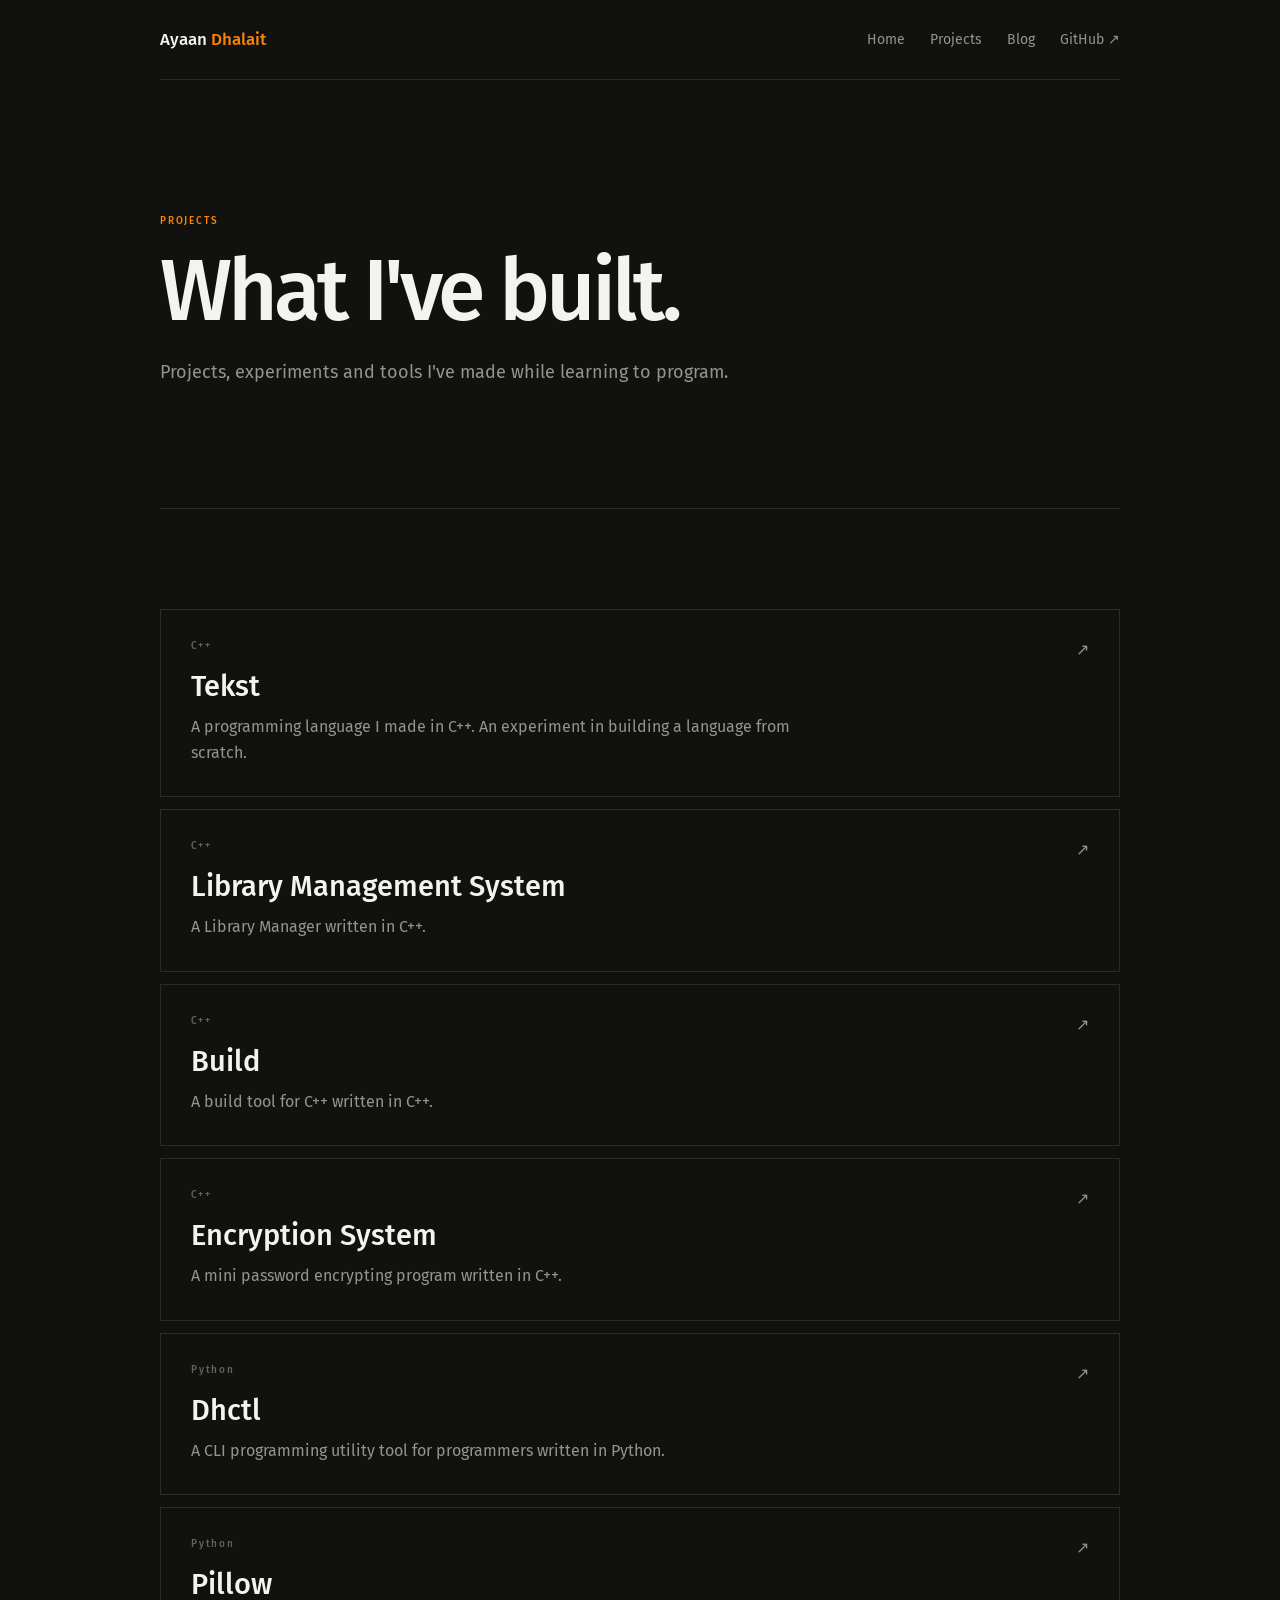
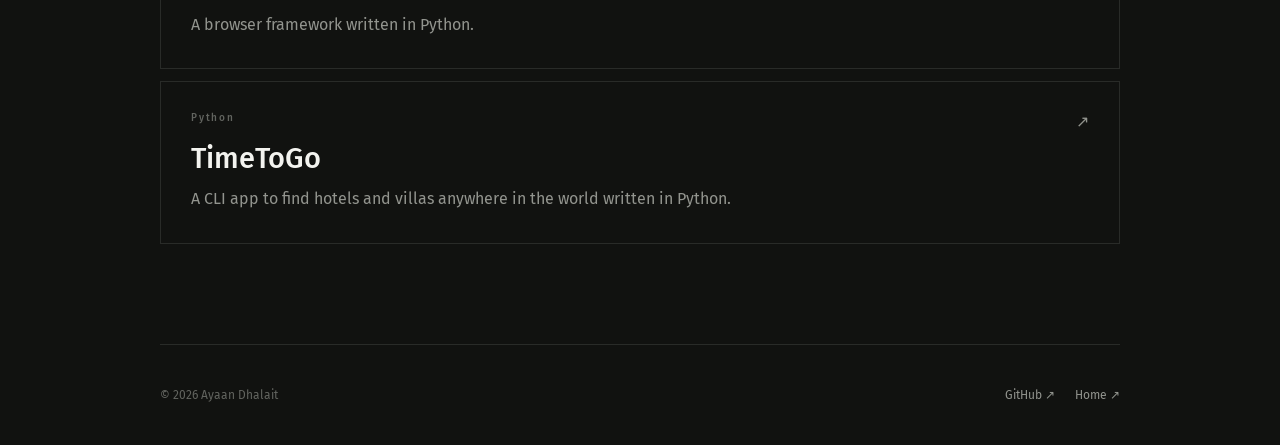
==== projects/index.html @ 5a0cded9 "Add files via upload" ====
<!DOCTYPE html>
<html lang="en">
<head>
    <meta charset="UTF-8">
    <meta name="viewport" content="width=device-width, initial-scale=1.0">
    <title>Projects — Ayaan Dhalait</title>
    <link rel="stylesheet" href="/styles.css">
</head>
<body>
    <main>
        <header>
            <a href="/" class="name">Ayaan <span>Dhalait</span></a>
            <nav><a href="/">Home</a><a href="/projects/">Projects</a><a href="/blog/">Blog</a><a href="https://github.com/ayaandh" target="_blank">GitHub ↗</a></nav>
        </header>

        <section class="hero small-hero">
            <p class="eyebrow">PROJECTS</p>
            <h1>What I've built.</h1>
            <p class="intro">Projects, experiments and tools I've made while learning to program.</p>
        </section>

        <section>
            <div class="projects">
                <a class="project" href="https://github.com/ayaandh/Tekst" target="_blank"><div><p class="type">C++</p><h3>Tekst</h3><p>A programming language I made in C++. An experiment in building a language from scratch.</p></div><span class="arrow">↗</span></a>
                <a class="project" href="https://github.com/ayaandh/Library-Mangement-System" target="_blank"><div><p class="type">C++</p><h3>Library Management System</h3><p>A Library Manager written in C++.</p></div><span class="arrow">↗</span></a>
                <a class="project" href="https://github.com/ayaandh/Build" target="_blank"><div><p class="type">C++</p><h3>Build</h3><p>A build tool for C++ written in C++.</p></div><span class="arrow">↗</span></a>
                <a class="project" href="https://github.com/ayaandh/EncryptionSystem" target="_blank"><div><p class="type">C++</p><h3>Encryption System</h3><p>A mini password encrypting program written in C++.</p></div><span class="arrow">↗</span></a>
                <a class="project" href="https://github.com/ayaandh/dhctl-source-code" target="_blank"><div><p class="type">Python</p><h3>Dhctl</h3><p>A CLI programming utility tool for programmers written in Python.</p></div><span class="arrow">↗</span></a>
                <a class="project" href="https://github.com/ayaandh/Pillow" target="_blank"><div><p class="type">Python</p><h3>Pillow</h3><p>A browser framework written in Python.</p></div><span class="arrow">↗</span></a>
                <a class="project" href="https://timetogo.ayaan.is-a.dev" target="_blank"><div><p class="type">Python</p><h3>TimeToGo</h3><p>A CLI app to find hotels and villas anywhere in the world written in Python.</p></div><span class="arrow">↗</span></a>
            </div>
        </section>

        <footer><span>© 2026 Ayaan Dhalait</span><div><a href="https://github.com/ayaandh">GitHub ↗</a><a href="/">Home ↗</a></div></footer>
    </main>
</body>
</html>
---- styles.css ----
@import url('https://fonts.googleapis.com/css2?family=Fira+Sans:wght@400;500;600&display=swap');

:root {
    --bg: #111210;
    --text: #f3f3ef;
    --muted: #92948e;
    --dim: #62645f;
    --border: #292b28;
    --hover: #171916;
    --orange: #fc8403;
}

* {
    box-sizing: border-box;
}

html {
    scroll-behavior: smooth;
}

body {
    margin: 0;
    background: var(--bg);
    color: var(--text);
    font-family: "Fira Sans", sans-serif;
}

main {
    width: min(960px, calc(100% - 40px));
    margin: auto;
}

a {
    color: inherit;
    text-decoration: none;
}

header {
    height: 80px;
    display: flex;
    align-items: center;
    justify-content: space-between;
    border-bottom: 1px solid var(--border);
}

.name {
    font-size: 17px;
    font-weight: 500;
}

.name span,
.eyebrow,
.type,
.section-title span {
    color: var(--orange);
}

nav {
    display: flex;
    gap: 25px;
}

nav a {
    color: var(--muted);
    font-size: 14px;
}

nav a:hover,
footer a:hover,
.links a:hover,
.more:hover {
    color: var(--text);
}

.hero {
    padding: 155px 0 160px;
    border-bottom: 1px solid var(--border);
}

.small-hero {
    padding: 125px 0 120px;
}

.eyebrow,
.type,
.section-title span {
    font-size: 10px;
    font-weight: 500;
    letter-spacing: 1.8px;
}

.hero h1 {
    margin: 22px 0;
    font-size: clamp(50px, 8vw, 86px);
    line-height: 1;
    font-weight: 500;
    letter-spacing: -4px;
}

.intro {
    max-width: 610px;
    margin: 0;
    color: var(--muted);
    font-size: 18px;
    line-height: 1.7;
}

.links {
    display: flex;
    gap: 28px;
    margin-top: 38px;
}

.links a,
.more {
    font-size: 13px;
    color: var(--muted);
    border-bottom: 1px solid var(--border);
    padding-bottom: 6px;
}

.links span {
    margin-left: 7px;
}

section:not(.hero) {
    padding: 100px 0;
    border-bottom: 1px solid var(--border);
}

.section-title {
    display: flex;
    align-items: baseline;
    gap: 20px;
    margin-bottom: 35px;
}

.section-title h2 {
    margin: 0;
    font-size: 28px;
    font-weight: 500;
}

.about {
    max-width: 700px;
}

.about p,
.now > p {
    margin: 0 0 18px;
    color: var(--muted);
    font-size: 18px;
    line-height: 1.8;
}

.projects {
    display: grid;
    gap: 12px;
}

.project {
    position: relative;
    display: block;
    padding: 30px;
    border: 1px solid var(--border);
    transition: background .2s ease, border-color .2s ease, transform .2s ease;
}

.project:hover {
    background: var(--hover);
    border-color: #383b36;
    transform: translateY(-2px);
}

.type {
    margin: 0 0 17px;
    color: var(--dim);
}

.project h3,
.post h3 {
    margin: 0 0 10px;
    font-size: 29px;
    font-weight: 500;
}

.project div > p:last-child,
.post div > p:last-child {
    max-width: 650px;
    margin: 0;
    color: var(--muted);
    line-height: 1.65;
}

.arrow {
    position: absolute;
    top: 30px;
    right: 30px;
    color: var(--muted);
}

.more {
    display: inline-block;
    margin-top: 25px;
}

.contact-title {
    margin: 0 0 25px;
    font-size: clamp(44px, 7vw, 70px);
    font-weight: 500;
    letter-spacing: -3px;
}

.contact > a {
    color: var(--muted);
    font-size: 14px;
    border-bottom: 1px solid var(--border);
    padding-bottom: 6px;
}

.post-list {
    border-top: 1px solid var(--border);
}

.post {
    display: grid;
    grid-template-columns: 55px 1fr;
    gap: 10px;
    padding: 30px 0;
    border-bottom: 1px solid var(--border);
}

.post > span {
    color: var(--orange);
    font-size: 11px;
}

.post .type {
    margin-top: 0;
}

footer {
    min-height: 100px;
    display: flex;
    align-items: center;
    justify-content: space-between;
    color: var(--dim);
    font-size: 12px;
}

footer div {
    display: flex;
    gap: 20px;
}

footer a {
    color: var(--muted);
}

@media (max-width: 600px) {
    main {
        width: calc(100% - 28px);
    }

    header {
        height: 72px;
    }

    nav {
        gap: 14px;
    }

    nav a:nth-child(4) {
        display: none;
    }

    .hero {
        padding: 110px 0 115px;
    }

    .small-hero {
        padding: 100px 0;
    }

    .hero h1 {
        font-size: 52px;
        letter-spacing: -3px;
    }

    .intro,
    .about p,
    .now > p {
        font-size: 16px;
    }

    .links {
        flex-direction: column;
        align-items: flex-start;
        gap: 18px;
    }

    section:not(.hero) {
        padding: 75px 0;
    }

    .project {
        padding: 25px;
    }

    .project h3,
    .post h3 {
        font-size: 25px;
    }

    footer {
        align-items: flex-start;
        flex-direction: column;
        justify-content: center;
        gap: 15px;
    }
}

main > h1,
main > p {
    width: 100%;
    max-width: 680px;
    margin-left: auto;
    margin-right: auto;
}

main > h1 {
    margin-top: 110px;
    margin-bottom: 45px;
    font-size: clamp(48px, 7vw, 76px);
    line-height: 1.02;
    font-weight: 500;
    letter-spacing: -3px;
}

main > p {
    margin-top: 0;
    margin-bottom: 28px;
    color: var(--muted);
    font-size: 18px;
    line-height: 1.8;
}

main > p:first-of-type {
    color: #c1c2bc;
}

main > p:last-of-type {
    margin-bottom: 110px;
}

@media (max-width: 600px) {
    main > h1,
    main > p {
        max-width: 100%;
    }

    main > h1 {
        margin-top: 75px;
        margin-bottom: 35px;
        font-size: 48px;
        letter-spacing: -2.5px;
    }

    main > p {
        font-size: 16px;
        line-height: 1.8;
    }

    main > p:last-of-type {
        margin-bottom: 75px;
    }
}
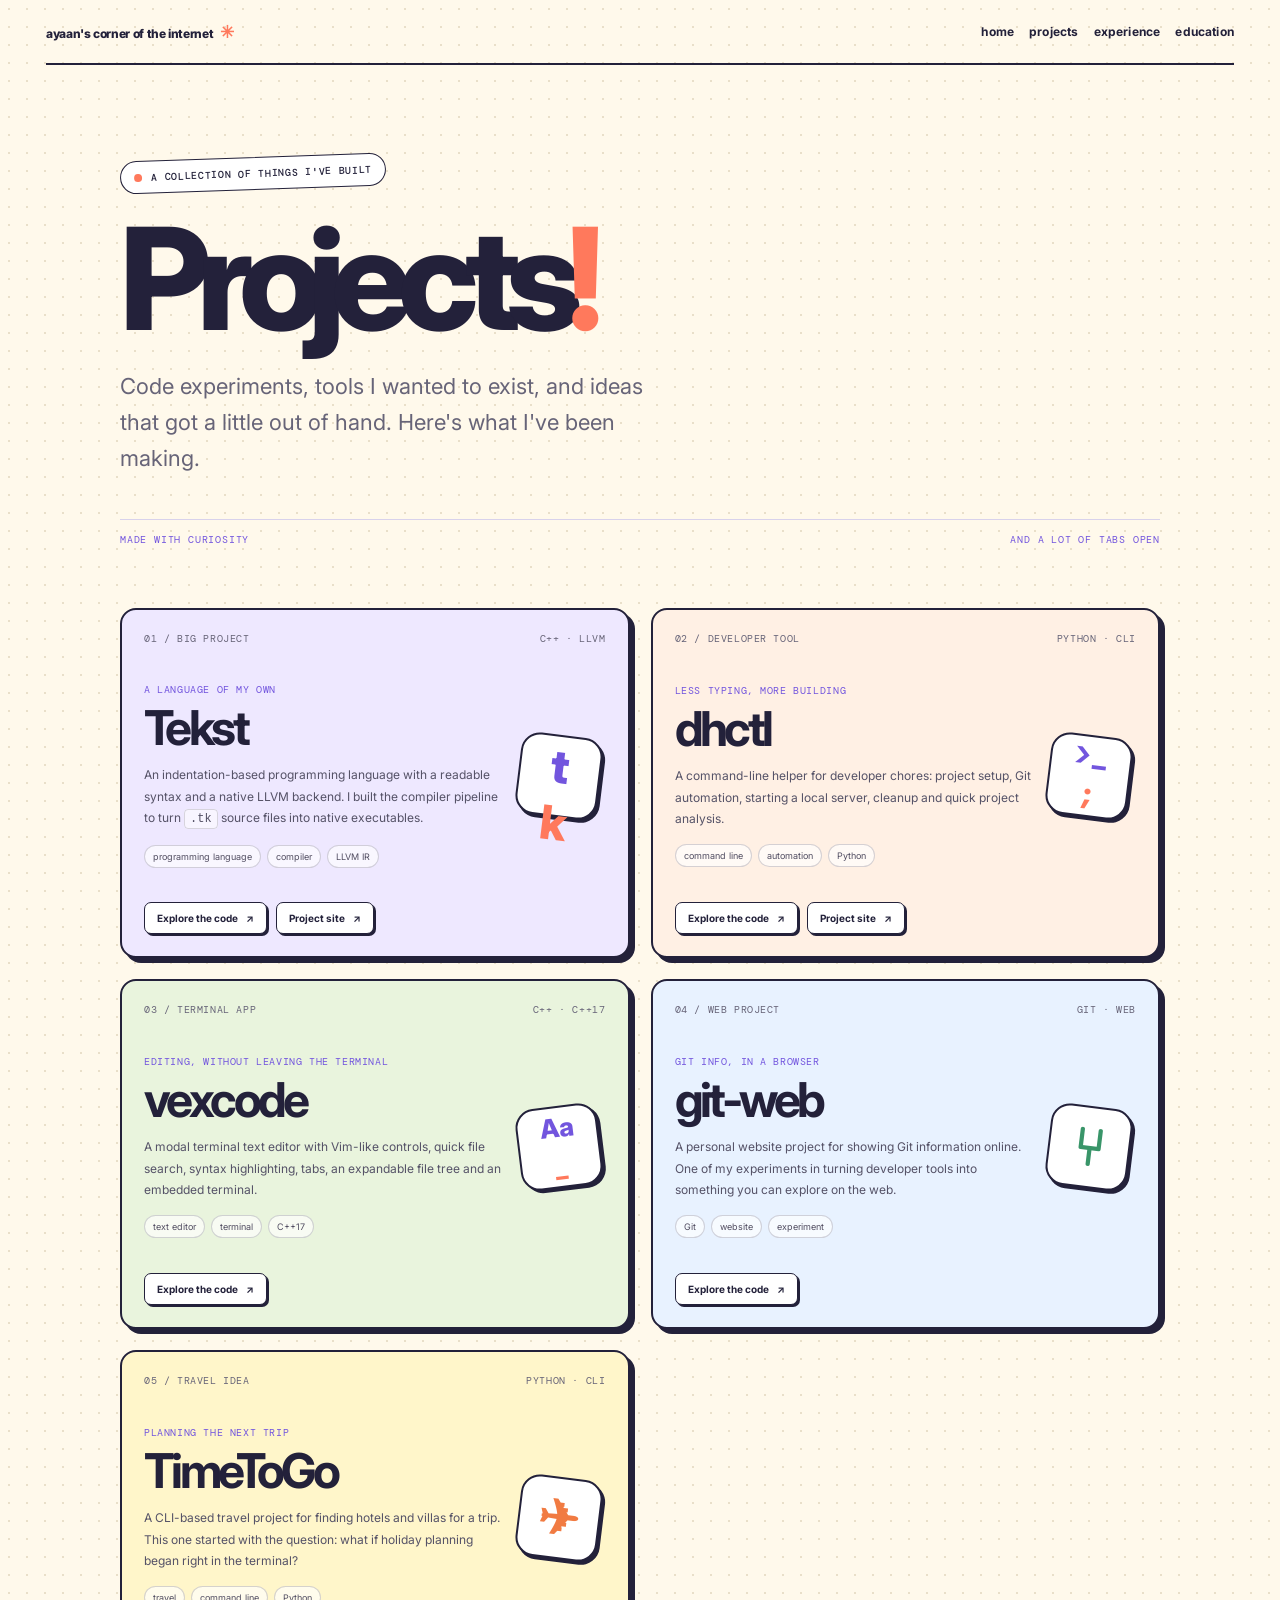
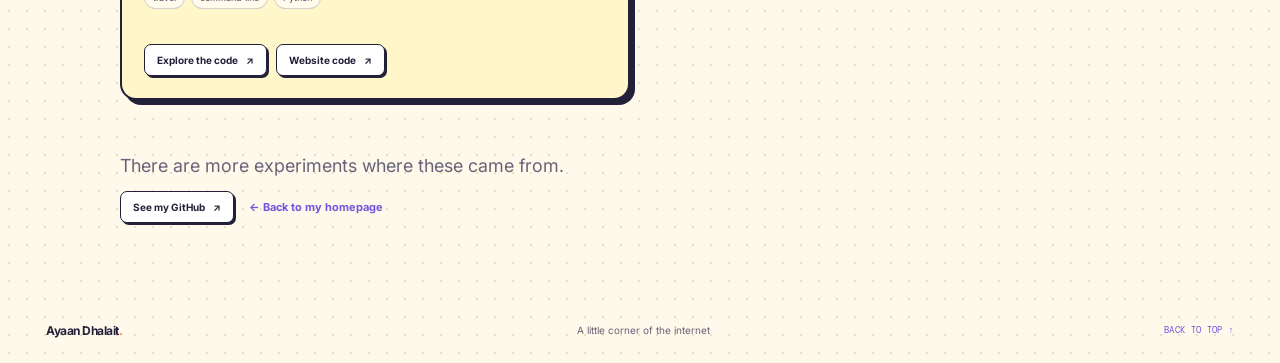
==== commit f3393fb8: "added new version" ====
--- a/projects/index.html
+++ b/projects/index.html
@@ -1,37 +1,126 @@
 <!DOCTYPE html>
 <html lang="en">
 <head>
-    <meta charset="UTF-8">
-    <meta name="viewport" content="width=device-width, initial-scale=1.0">
-    <title>Projects — Ayaan Dhalait</title>
-    <link rel="stylesheet" href="/styles.css">
+  <meta charset="UTF-8">
+  <meta name="viewport" content="width=device-width, initial-scale=1">
+  <meta name="description" content="Ayaan's projects: programming languages, developer tools, terminal apps and experiments.">
+  <title>Projects — Ayaan Dhalait</title>
+  <link rel="stylesheet" href="../style.css">
+  <link rel="stylesheet" href="projects-page.css">
 </head>
 <body>
-    <main>
-        <header>
-            <a href="/" class="name">Ayaan <span>Dhalait</span></a>
-            <nav><a href="/">Home</a><a href="/projects/">Projects</a><a href="/blog/">Blog</a><a href="https://github.com/ayaandh" target="_blank">GitHub ↗</a></nav>
-        </header>
+  <header class="masthead" id="top">
+    <a class="place" href="../index.html">ayaan's corner of the internet <span aria-hidden="true">✳</span></a>
+    <div class="top-right">
+      <nav class="site-nav" aria-label="Main navigation">
+        <a href="../index.html">home</a>
+        <a href="#projects">projects</a>
+        <a href="../index.html#experience">experience</a>
+        <a href="../index.html#education">education</a>
+      </nav>
+    </div>
+  </header>
 
-        <section class="hero small-hero">
-            <p class="eyebrow">PROJECTS</p>
-            <h1>What I've built.</h1>
-            <p class="intro">Projects, experiments and tools I've made while learning to program.</p>
-        </section>
+  <main class="projects-page">
+    <section class="projects-intro">
+      <p class="hero-kicker"><span class="blue-mark"></span> A COLLECTION OF THINGS I'VE BUILT</p>
+      <h1>Projects<span>!</span></h1>
+      <p class="projects-lede">Code experiments, tools I wanted to exist, and ideas that got a little out of hand. Here's what I've been making.</p>
+      <div class="projects-meta"><span>MADE WITH CURIOSITY</span><span>AND A LOT OF TABS OPEN</span></div>
+    </section>
 
-        <section>
-            <div class="projects">
-                <a class="project" href="https://github.com/ayaandh/Tekst" target="_blank"><div><p class="type">C++</p><h3>Tekst</h3><p>A programming language I made in C++. An experiment in building a language from scratch.</p></div><span class="arrow">↗</span></a>
-                <a class="project" href="https://github.com/ayaandh/Library-Mangement-System" target="_blank"><div><p class="type">C++</p><h3>Library Management System</h3><p>A Library Manager written in C++.</p></div><span class="arrow">↗</span></a>
-                <a class="project" href="https://github.com/ayaandh/Build" target="_blank"><div><p class="type">C++</p><h3>Build</h3><p>A build tool for C++ written in C++.</p></div><span class="arrow">↗</span></a>
-                <a class="project" href="https://github.com/ayaandh/EncryptionSystem" target="_blank"><div><p class="type">C++</p><h3>Encryption System</h3><p>A mini password encrypting program written in C++.</p></div><span class="arrow">↗</span></a>
-                <a class="project" href="https://github.com/ayaandh/dhctl-source-code" target="_blank"><div><p class="type">Python</p><h3>Dhctl</h3><p>A CLI programming utility tool for programmers written in Python.</p></div><span class="arrow">↗</span></a>
-                <a class="project" href="https://github.com/ayaandh/Pillow" target="_blank"><div><p class="type">Python</p><h3>Pillow</h3><p>A browser framework written in Python.</p></div><span class="arrow">↗</span></a>
-                <a class="project" href="https://timetogo.ayaan.is-a.dev" target="_blank"><div><p class="type">Python</p><h3>TimeToGo</h3><p>A CLI app to find hotels and villas anywhere in the world written in Python.</p></div><span class="arrow">↗</span></a>
-            </div>
-        </section>
+    <section class="projects-list" id="projects" aria-label="Project list">
+      <article class="portfolio-project project-purple">
+        <div class="portfolio-project-top"><span>01 / BIG PROJECT</span><span>C++ · LLVM</span></div>
+        <div class="portfolio-project-content">
+          <div>
+            <p class="project-kicker">A language of my own</p>
+            <h2>Tekst</h2>
+            <p>An indentation-based programming language with a readable syntax and a native LLVM backend. I built the compiler pipeline to turn <code>.tk</code> source files into native executables.</p>
+            <div class="project-tags"><span>programming language</span><span>compiler</span><span>LLVM IR</span></div>
+          </div>
+          <div class="project-doodle" aria-hidden="true">t<span>k</span></div>
+        </div>
+        <div class="project-actions">
+          <a href="https://github.com/ayaandh/Tekst" target="_blank" rel="noreferrer">Explore the code <span aria-hidden="true">↗</span></a>
+          <a href="https://tekst.ayaan.is-a.dev" target="_blank" rel="noreferrer">Project site <span aria-hidden="true">↗</span></a>
+        </div>
+      </article>
 
-        <footer><span>© 2026 Ayaan Dhalait</span><div><a href="https://github.com/ayaandh">GitHub ↗</a><a href="/">Home ↗</a></div></footer>
-    </main>
+      <article class="portfolio-project project-orange">
+        <div class="portfolio-project-top"><span>02 / DEVELOPER TOOL</span><span>PYTHON · CLI</span></div>
+        <div class="portfolio-project-content">
+          <div>
+            <p class="project-kicker">Less typing, more building</p>
+            <h2>dhctl</h2>
+            <p>A command-line helper for developer chores: project setup, Git automation, starting a local server, cleanup and quick project analysis.</p>
+            <div class="project-tags"><span>command line</span><span>automation</span><span>Python</span></div>
+          </div>
+          <div class="project-doodle terminal-doodle" aria-hidden="true">&gt;_<span>;</span></div>
+        </div>
+        <div class="project-actions">
+          <a href="https://github.com/ayaandh/dhctl-source-code" target="_blank" rel="noreferrer">Explore the code <span aria-hidden="true">↗</span></a>
+          <a href="https://ayaandhalait.github.io/dhctl" target="_blank" rel="noreferrer">Project site <span aria-hidden="true">↗</span></a>
+        </div>
+      </article>
+
+      <article class="portfolio-project project-green">
+        <div class="portfolio-project-top"><span>03 / TERMINAL APP</span><span>C++ · C++17</span></div>
+        <div class="portfolio-project-content">
+          <div>
+            <p class="project-kicker">Editing, without leaving the terminal</p>
+            <h2>vexcode</h2>
+            <p>A modal terminal text editor with Vim-like controls, quick file search, syntax highlighting, tabs, an expandable file tree and an embedded terminal.</p>
+            <div class="project-tags"><span>text editor</span><span>terminal</span><span>C++17</span></div>
+          </div>
+          <div class="project-doodle editor-doodle" aria-hidden="true">Aa<span>_</span></div>
+        </div>
+        <div class="project-actions">
+          <a href="https://github.com/ayaandh/vexcode" target="_blank" rel="noreferrer">Explore the code <span aria-hidden="true">↗</span></a>
+        </div>
+      </article>
+
+      <article class="portfolio-project project-blue">
+        <div class="portfolio-project-top"><span>04 / WEB PROJECT</span><span>GIT · WEB</span></div>
+        <div class="portfolio-project-content">
+          <div>
+            <p class="project-kicker">Git info, in a browser</p>
+            <h2>git-web</h2>
+            <p>A personal website project for showing Git information online. One of my experiments in turning developer tools into something you can explore on the web.</p>
+            <div class="project-tags"><span>Git</span><span>website</span><span>experiment</span></div>
+          </div>
+          <div class="project-doodle git-doodle" aria-hidden="true">⑂</div>
+        </div>
+        <div class="project-actions">
+          <a href="https://github.com/ayaandh/git-web" target="_blank" rel="noreferrer">Explore the code <span aria-hidden="true">↗</span></a>
+        </div>
+      </article>
+
+      <article class="portfolio-project project-yellow">
+        <div class="portfolio-project-top"><span>05 / TRAVEL IDEA</span><span>PYTHON · CLI</span></div>
+        <div class="portfolio-project-content">
+          <div>
+            <p class="project-kicker">Planning the next trip</p>
+            <h2>TimeToGo</h2>
+            <p>A CLI-based travel project for finding hotels and villas for a trip. This one started with the question: what if holiday planning began right in the terminal?</p>
+            <div class="project-tags"><span>travel</span><span>command line</span><span>Python</span></div>
+          </div>
+          <div class="project-doodle travel-doodle" aria-hidden="true">✈</div>
+        </div>
+        <div class="project-actions">
+          <a href="https://github.com/ayaandh/TimeToGo" target="_blank" rel="noreferrer">Explore the code <span aria-hidden="true">↗</span></a>
+          <a href="https://github.com/ayaandh/timetogo-web" target="_blank" rel="noreferrer">Website code <span aria-hidden="true">↗</span></a>
+        </div>
+      </article>
+    </section>
+
+    <section class="projects-outro">
+      <p>There are more experiments where these came from.</p>
+      <a href="https://github.com/ayaandh" target="_blank" rel="noreferrer">See my GitHub <span aria-hidden="true">↗</span></a>
+      <a class="back-home" href="../index.html">← Back to my homepage</a>
+    </section>
+  </main>
+
+  <footer><a class="footer-name" href="../index.html">Ayaan Dhalait<span>.</span></a><span>A little corner of the internet</span><a href="#top">BACK TO TOP ↑</a></footer>
 </body>
 </html>
--- a/style.css
+++ b/style.css
@@ -0,0 +1,295 @@
+@import url('https://fonts.googleapis.com/css2?family=DM+Mono:wght@400;500&family=Inter:wght@400;500;600;700;800&display=swap');
+
+:root{--blue:rgb(247, 102, 6);--ink:#202124;--muted:#73777d;--line:#d8dadd;--paper:#fff;--soft:#f6f8fa}
+*{box-sizing:border-box}
+html{scroll-behavior:smooth;scroll-padding-top:24px}
+body{margin:0;background:var(--paper);color:var(--ink);font-family:Inter,Arial,sans-serif;-webkit-font-smoothing:antialiased}
+a{color:inherit;text-decoration:none}
+.masthead{width:min(1200px,calc(100% - 92px));margin:auto;min-height:53px;border-bottom:1px solid #bfc2c5;display:flex;align-items:center;justify-content:space-between;font-size:12px;color:#666b70;letter-spacing:.015em}
+.top-right{display:flex;align-items:center;gap:15px}.top-right a:hover{color:var(--blue)}.top-rule{height:13px;width:1px;background:var(--line)}.availability{display:flex;align-items:center;gap:7px}.availability i{display:inline-block;width:6px;height:6px;background:var(--blue);border-radius:50%}
+.hero{width:min(1200px,calc(100% - 92px));margin:auto;padding:53px 0 27px;min-height:425px;display:flex;flex-direction:column;justify-content:center}
+.hero-kicker,.overline,.section-index,.hero-meta,.status,.contact-top,.experience-top>span,footer>a:last-child,.contact-small{font-family:"DM Mono",monospace}
+.hero-kicker{font-size:11px;font-weight:500;letter-spacing:.045em;order:2;margin-top:20px;display:flex;align-items:center;gap:9px}.blue-mark{width:7px;height:7px;background:var(--blue);display:inline-block}
+h1{order:1;margin:0;font-size:clamp(76px,11.2vw,148px);line-height:.79;letter-spacing:-.095em;font-weight:800;color:var(--ink)}
+h1 span{color:var(--ink)}h1 sup{font-size:13px;letter-spacing:0;vertical-align:top;margin-left:9px;color:#747a80;font-weight:500}
+.hero-bottom{display:flex;justify-content:space-between;align-items:flex-end;margin-top:27px}.hero-statement{font-size:clamp(17px,2.2vw,25px);line-height:1.4;letter-spacing:-.045em;margin:0;font-weight:500}
+.round-link{border:1px solid var(--line);width:43px;height:43px;border-radius:50%;display:grid;place-items:center;color:var(--blue);font-size:20px;transition:background .2s,color .2s,border-color .2s}.round-link:hover{background:var(--blue);color:#fff;border-color:var(--blue)}
+.hero-meta{display:flex;justify-content:space-between;border-top:1px solid var(--line);margin-top:46px;padding-top:11px;font-size:9px;letter-spacing:.08em;color:#81858a}
+.blue-strip{height:30px;display:flex;justify-content:space-around;align-items:center;gap:20px;overflow:hidden;background:#f4f6f7;color:#6d747a;font:10px "DM Mono",monospace;letter-spacing:.12em;white-space:nowrap}
+.content-section{width:min(1200px,calc(100% - 92px));margin:auto;padding:85px 0;border-bottom:1px solid var(--line);display:grid;grid-template-columns:180px minmax(0,1fr);gap:45px}
+.section-index{font-size:11px;color:var(--blue);letter-spacing:.08em;padding-top:6px}.section-index span{color:#777d82}
+.section-main{min-width:0}.overline{font-size:10px;color:var(--blue);letter-spacing:.1em;margin:0 0 20px}
+h2{font-size:clamp(36px,5vw,65px);letter-spacing:-.075em;line-height:1.02;font-weight:700;margin:0 0 28px;color:var(--ink)}
+h2 span:not(.blue-period){color:#8a8e92}.blue-period{color:var(--blue)}
+.about-copy{display:grid;grid-template-columns:1fr 1fr;gap:28px;max-width:760px}.about-copy p,.section-main>p:not(.overline){font-size:14px;line-height:1.8;color:#5c6268;margin:0}
+.section-heading-row{display:flex;justify-content:space-between;align-items:flex-end;gap:20px}.section-heading-row h2{margin-bottom:0}.heading-note{font-size:11px;line-height:1.7;color:#7a7f84;margin:0 0 5px}
+.project{display:grid;grid-template-columns:38px minmax(0,1fr) 22px;gap:17px;padding:25px 0;border-top:1px solid var(--line);margin-top:25px;transition:padding .2s}.project:hover{padding-left:8px}.project+.project{margin-top:0}
+.project-id{font:11px "DM Mono",monospace;color:var(--blue);padding-top:4px}.project-title-row,.experience-top{display:flex;align-items:center;justify-content:space-between;gap:15px}
+.project h3,.experience-card h3,.skill h3{font-size:19px;letter-spacing:-.04em;margin:0;font-weight:600}.status{font-size:9px;color:#81868b;letter-spacing:.04em;white-space:nowrap}
+.project-info>p{max-width:620px;font-size:13px;line-height:1.75;color:#666c72;margin:9px 0 14px}.chips{display:flex;gap:7px;flex-wrap:wrap}.chips span{font-size:10px;padding:5px 9px;background:#f7f8f9;border:1px solid #e3e5e7;color:#5f6870}.project-symbol{font-size:20px;color:var(--blue);padding-top:0}
+.experience-card{display:grid;grid-template-columns:12px 1fr;gap:16px;border-top:1px solid var(--line);padding-top:24px;margin-top:33px}.timeline-mark{width:7px;height:7px;border-radius:50%;background:var(--blue);margin-top:8px}.experience-card h3{font-size:16px}.experience-top>span{font-size:9px;color:#8a8e92}.muted{color:#8a8e92;font-size:11px!important;margin:7px 0 14px!important}.experience-text>p:last-child{max-width:690px;color:#60666c;font-size:13px;line-height:1.8;margin:0}.honest-note{margin-top:22px!important;font-size:11px!important;color:#898e93!important}
+.skill-grid{display:grid;grid-template-columns:repeat(3,minmax(0,1fr));gap:12px;margin-top:36px}.skill{border:1px solid var(--line);padding:20px 17px;min-height:145px;transition:border-color .2s,transform .2s}.skill:hover{border-color:var(--blue);transform:translateY(-3px)}.skill>span{font:10px "DM Mono",monospace;color:var(--blue)}.skill h3{font-size:15px;margin:18px 0 8px}.skill p{font-size:11px;line-height:1.7;color:#777d82;margin:0}
+.contact-section{background:#f7f8f9;padding:70px max(46px,calc((100% - 1200px)/2)) 64px;border-top:1px solid var(--line)}
+.contact-top{display:flex;justify-content:space-between;font-size:10px;letter-spacing:.09em;color:var(--blue);margin-bottom:34px}
+.contact-section h2{font-size:clamp(43px,7vw,86px);margin-bottom:22px}.contact-section>p{font-size:13px;line-height:1.8;color:#656b71;max-width:540px}
+.contact-actions{display:flex;align-items:center;gap:27px;flex-wrap:wrap;margin-top:28px}.email-button{display:flex;align-items:center;gap:36px;background:var(--blue);color:#fff;font-size:12px;font-weight:600;padding:13px 16px;min-width:135px;justify-content:space-between;transition:background .2s}.email-button:hover{background:#008fd5}
+.socials{display:flex;gap:19px}.socials a{display:flex;align-items:center;gap:7px;font-size:12px;font-weight:600;transition:color .2s}.socials a:hover{color:var(--blue)}.socials svg{width:17px;height:17px;fill:currentColor}.socials a span{color:var(--blue);font-size:14px}.contact-small{font-size:9px!important;color:#92979c!important;margin-top:21px!important}
+footer{width:min(1200px,calc(100% - 92px));margin:auto;min-height:65px;display:flex;align-items:center;justify-content:space-between;gap:20px;color:#83888d;font-size:10px}
+.footer-name{font-weight:700;color:var(--ink);font-size:12px;letter-spacing:-.04em}.footer-name span{color:var(--blue)}footer>a:last-child{font-size:9px;letter-spacing:.04em}footer a:hover{color:var(--blue)}
+@media(max-width:760px){.masthead,.hero,.content-section,footer{width:calc(100% - 36px)}.hero{padding-top:68px;min-height:375px}.hero-meta{font-size:8px}.hero-meta span:last-child{text-align:right}.content-section{grid-template-columns:1fr;gap:18px;padding:57px 0}.section-index{padding:0}.about-copy{grid-template-columns:1fr;gap:12px}.section-heading-row{align-items:flex-start;flex-direction:column}.heading-note br{display:none}.skill-grid{grid-template-columns:1fr}.skill{min-height:0}.contact-section{padding:55px 18px}.project-title-row,.experience-top{align-items:flex-start;flex-direction:column;gap:5px}.project{grid-template-columns:25px minmax(0,1fr) 18px;gap:11px}.project h3{font-size:17px}.blue-strip{justify-content:flex-start;padding-left:20px;gap:45px}.blue-strip span:nth-child(3){display:none}}
+@media(max-width:420px){h1{font-size:72px}.hero-kicker{font-size:9px}.top-right{gap:8px}.availability{font-size:10px}.top-rule{display:none}.contact-actions{align-items:flex-start;flex-direction:column}.socials{gap:15px}.hero-meta span:last-child{max-width:150px}.contact-top{font-size:9px}}
+@media(prefers-reduced-motion:reduce){html{scroll-behavior:auto}*,*::before,*::after{transition:none!important}}
+
+
+.education-card{display:grid;grid-template-columns:38px minmax(0,1fr);gap:17px;padding-top:24px;margin-top:33px;border-top:1px solid var(--line)}
+.education-mark{font:11px "DM Mono",monospace;color:var(--blue);padding-top:4px}
+.education-top{display:flex;align-items:center;justify-content:space-between;gap:15px}
+.education-top h3{font-size:17px;letter-spacing:-.04em;margin:0;font-weight:600}
+.education-top>span{font:9px "DM Mono",monospace;color:#81868b;letter-spacing:.04em}
+.education-text>p:last-child{max-width:690px;color:#60666c;font-size:13px;line-height:1.8;margin:0}
+
+/* A little less CV, a little more notebook. */
+:root{
+  --blue:#7255de;
+  --ink:#23213a;
+  --muted:#676478;
+  --line:#d8d2eb;
+  --paper:#fff9eb;
+  --soft:#fff;
+  --orange:#ff795c;
+  --yellow:#ffe58c;
+}
+body{
+  background-color:var(--paper);
+  background-image:radial-gradient(#e9dfc9 1px,transparent 1px);
+  background-size:18px 18px;
+  color:var(--ink);
+}
+.masthead{
+  width:min(1200px,calc(100% - 92px));
+  min-height:65px;
+  border-bottom:2px solid var(--ink);
+  color:var(--ink);
+  font-size:12px;
+}
+.place{font-weight:800;letter-spacing:-.03em;color:var(--ink)}
+.place span{color:var(--orange);font-size:17px;margin-left:4px}
+.top-right{gap:17px}
+.site-nav{display:flex;gap:15px}
+.site-nav a{font-weight:700}
+.site-nav a:hover{color:var(--blue)}
+.availability{color:var(--muted)}
+.availability i{background:#64b779;width:8px;height:8px}
+.hero{
+  position:relative;
+  width:min(1200px,calc(100% - 92px));
+  min-height:500px;
+  padding:74px 0 46px;
+  align-items:flex-start;
+  justify-content:center;
+  overflow:hidden;
+}
+.hero-kicker{
+  order:0;
+  margin:0 0 20px 4px;
+  padding:9px 13px;
+  border:1px solid var(--ink);
+  border-radius:999px;
+  background:#fff;
+  color:var(--ink);
+  font-size:10px;
+  letter-spacing:.07em;
+  transform:rotate(-2deg);
+}
+.blue-mark{background:var(--orange);border-radius:50%;width:8px;height:8px}
+h1{
+  order:0;
+  color:var(--ink);
+  font-size:clamp(82px,12.5vw,158px);
+  line-height:.83;
+  letter-spacing:-.1em;
+}
+h1 span{color:var(--blue)}
+h1 sup{color:var(--orange);font-size:20px;vertical-align:top}
+.hero-bottom{
+  order:0;
+  width:min(590px,100%);
+  align-items:center;
+  margin-top:26px;
+}
+.hero-statement{
+  color:var(--muted);
+  font-size:clamp(17px,2.1vw,23px);
+  font-weight:600;
+  letter-spacing:-.04em;
+}
+.round-link{
+  border:2px solid var(--ink);
+  background:var(--yellow);
+  color:var(--ink);
+  font-weight:800;
+  transform:rotate(7deg);
+}
+.round-link:hover{background:var(--orange);border-color:var(--ink);color:var(--ink)}
+.hero-stickers{display:flex;flex-wrap:wrap;gap:11px;margin-top:28px}
+.sticker{
+  display:inline-block;
+  padding:9px 13px;
+  border:1.5px solid var(--ink);
+  border-radius:5px 12px 7px 11px;
+  background:#fff;
+  box-shadow:3px 3px 0 var(--ink);
+  color:var(--ink);
+  font:600 11px "DM Mono",monospace;
+  transform:rotate(-2deg);
+}
+.sticker-learning{background:var(--yellow);transform:rotate(2deg)}
+.sticker-location{background:#e5ddff;transform:rotate(-1deg)}
+.hero-spark{
+  position:absolute;
+  top:77px;
+  right:12%;
+  color:var(--orange);
+  font-size:clamp(80px,13vw,150px);
+  line-height:1;
+  transform:rotate(12deg);
+  animation:wiggle 3.4s ease-in-out infinite;
+}
+@keyframes wiggle{50%{transform:rotate(-8deg) scale(1.06)}}
+.content-section{
+  width:min(1200px,calc(100% - 92px));
+  padding:54px;
+  margin:0 auto 30px;
+  gap:40px;
+  border:2px solid var(--ink);
+  border-radius:18px;
+  background:#fff;
+  box-shadow:6px 6px 0 var(--ink);
+}
+.section-index{
+  display:table;
+  height:max-content;
+  padding:8px 11px;
+  border:1px solid var(--ink);
+  border-radius:999px;
+  background:var(--yellow);
+  color:var(--ink);
+  font-weight:700;
+}
+.section-index span{color:var(--muted)}
+.overline{color:var(--blue);font-weight:500}
+h2{color:var(--ink);letter-spacing:-.07em}
+h2 span:not(.blue-period){color:var(--blue)}
+.about-copy p,.section-main>p:not(.overline){color:var(--muted)}
+.project{
+  position:relative;
+  border:1.5px solid var(--ink);
+  border-radius:13px;
+  background:#fffdf7;
+  padding:20px;
+  margin-top:23px;
+  box-shadow:3px 3px 0 var(--ink);
+}
+.project+.project{margin-top:13px}
+.project:hover{padding-left:24px;transform:rotate(-.4deg)}
+.project-id{font-weight:500}
+.project h3,.experience-card h3,.skill h3{color:var(--ink)}
+.status{color:var(--blue)}
+.project-info>p{color:var(--muted)}
+.chips span{
+  border:1px solid #ddd6ee;
+  border-radius:999px;
+  background:#f3efff;
+  color:#514284;
+}
+.project-symbol{color:var(--orange)}
+.all-projects-link{
+  display:inline-flex;
+  align-items:center;
+  gap:10px;
+  margin-top:19px;
+  padding:10px 13px;
+  border:1.5px solid var(--ink);
+  border-radius:8px;
+  background:var(--yellow);
+  box-shadow:3px 3px 0 var(--ink);
+  font-size:11px;
+  font-weight:700;
+  transition:transform .15s,box-shadow .15s;
+}
+.all-projects-link:hover{transform:translate(2px,2px);box-shadow:none}
+.experience-card,.education-card{border-color:var(--line)}
+.timeline-mark{background:var(--orange);box-shadow:0 0 0 4px #ffede8}
+.experience-top>span,.education-top>span{color:var(--blue)}
+.muted,.experience-text>p:last-child,.education-text>p:last-child{color:var(--muted)!important}
+.honest-note{color:#8a8597!important}
+.skill-grid{gap:15px}
+.skill{
+  border:1.5px solid var(--ink);
+  border-radius:12px;
+  background:#fff9df;
+  box-shadow:3px 3px 0 var(--ink);
+}
+.skill:nth-child(2){background:#f0ebff}
+.skill:nth-child(3){background:#ffede8}
+.skill:hover{border-color:var(--ink);transform:translateY(-4px) rotate(-1deg)}
+.skill>span{color:var(--blue)}
+.skill p{color:var(--muted)}
+.contact-section{
+  position:relative;
+  overflow:hidden;
+  border:2px solid var(--ink);
+  border-radius:20px;
+  background:#e7e0ff;
+  box-shadow:6px 6px 0 var(--ink);
+  margin:48px auto 14px;
+  width:min(1292px,calc(100% - 40px));
+  padding:63px max(46px,calc((100% - 1108px)/2)) 58px;
+}
+.contact-top{color:var(--blue)}
+.contact-section h2{color:var(--ink)}
+.contact-section>p{color:var(--muted)}
+.email-button{
+  border:1.5px solid var(--ink);
+  border-radius:8px;
+  background:var(--orange);
+  color:var(--ink);
+  box-shadow:3px 3px 0 var(--ink);
+}
+.email-button:hover{background:var(--yellow)}
+.socials a:hover{color:var(--blue)}
+.socials a span{color:var(--blue)}
+.contact-small{color:#77718a!important}
+footer{color:var(--muted)}
+.footer-name{color:var(--ink)}
+.footer-name span{color:var(--orange)}
+footer>a:last-child{color:var(--blue)}
+@media(max-width:760px){
+  .masthead,.hero,.content-section,footer{width:calc(100% - 36px)}
+  .masthead{min-height:58px;height:auto;padding:10px 0;flex-wrap:wrap;gap:4px}
+  .top-right{width:100%;justify-content:flex-start}
+  .site-nav{gap:13px;flex-wrap:wrap}
+  .availability,.top-rule{display:none}
+  .hero{min-height:440px;padding:66px 0 35px}
+  .hero-spark{right:1%;top:60px;font-size:75px}
+  .content-section{padding:29px 22px;margin-bottom:22px;gap:18px}
+  .section-index{font-size:10px}
+  .contact-section{width:calc(100% - 24px);padding:48px 22px;margin-top:35px}
+}
+@media(max-width:420px){
+  .masthead,.hero,.content-section,footer{width:calc(100% - 28px)}
+  .place{font-size:10px}
+  .top-right{gap:0}
+  .site-nav{gap:8px;font-size:10px}
+  .hero{min-height:400px}
+  h1{font-size:72px}
+  .hero-kicker{font-size:8px}
+  .hero-stickers{gap:8px}
+  .sticker{font-size:9px;padding:8px 9px}
+  .project{padding:15px}
+  .project:hover{padding-left:19px}
+  .contact-section{width:calc(100% - 16px);padding:42px 16px}
+}
+@media(prefers-reduced-motion:reduce){
+  .hero-spark{animation:none}
+}
--- a/projects/projects-page.css
+++ b/projects/projects-page.css
@@ -0,0 +1,69 @@
+.projects-page{
+  width:min(1040px,calc(100% - 92px));
+  margin:auto
+}
+.projects-intro{position:relative;padding:92px 0 35px}
+.projects-intro .hero-kicker{order:initial;width:max-content;margin:0 0 25px}
+.projects-intro h1{font-size:clamp(76px,12vw,142px);line-height:.9;letter-spacing:-.1em}
+.projects-intro h1 span{color:var(--orange)}
+.projects-lede{max-width:560px;margin:25px 0 0;font-size:clamp(17px,2.2vw,22px);line-height:1.65;color:var(--muted)}
+.projects-meta{display:flex;justify-content:space-between;gap:20px;margin-top:42px;padding:13px 0;border-top:1px solid var(--line);font:10px "DM Mono",monospace;letter-spacing:.08em;color:var(--blue)}
+.projects-list{display:grid;grid-template-columns:1fr 1fr;gap:21px;padding:14px 0 55px}
+.portfolio-project{
+  display:flex;flex-direction:column;justify-content:space-between;min-height:350px;padding:22px;
+  border:2px solid var(--ink);border-radius:16px;background:#fff;box-shadow:5px 5px 0 var(--ink);
+  transition:transform .2s,box-shadow .2s
+}
+.portfolio-project:hover{transform:translateY(-4px) rotate(-.4deg);box-shadow:7px 9px 0 var(--ink)}
+.project-purple{background:#eee8ff}
+.project-orange{background:#fff0e4}
+.project-green{background:#e9f4dd}
+.project-blue{background:#e8f2ff}
+.project-yellow{background:#fff6ca}
+.portfolio-project-top{display:flex;justify-content:space-between;gap:12px;font:10px "DM Mono",monospace;letter-spacing:.06em;color:var(--muted)}
+.portfolio-project-content{display:grid;grid-template-columns:minmax(0,1fr) 88px;align-items:center;gap:12px;margin:29px 0 24px}
+.project-kicker{margin:0 0 8px;font:10px "DM Mono",monospace;text-transform:uppercase;letter-spacing:.06em;color:var(--blue)}
+.portfolio-project h2{margin:0 0 11px;font-size:clamp(32px,4vw,48px);letter-spacing:-.075em}
+.portfolio-project-content p:not(.project-kicker){font-size:12px;line-height:1.8;color:#555267;margin:0}
+.portfolio-project code{padding:2px 5px;border-radius:4px;background:#fff9;border:1px solid #0002}
+.project-doodle{display:grid;place-items:center;width:82px;height:82px;border:2px solid var(--ink);border-radius:19px;background:#fff;font-size:47px;font-weight:800;color:var(--blue);transform:rotate(7deg);box-shadow:3px 3px 0 var(--ink)}
+.project-doodle span{color:var(--orange)}
+.terminal-doodle{font:800 28px "DM Mono",monospace}
+.editor-doodle{font-size:26px;transform:rotate(-7deg)}
+.git-doodle{font-size:52px;color:#399569}
+.travel-doodle{font-size:49px;color:#f17b42}
+.project-tags{display:flex;flex-wrap:wrap;gap:6px;margin-top:14px}
+.project-tags span{padding:5px 8px;border:1px solid #302c4533;border-radius:999px;background:#ffffffa8;font-size:9px;color:#514d61}
+.project-actions{display:flex;flex-wrap:wrap;gap:9px}
+.project-actions a,.projects-outro>a:not(.back-home){
+  display:inline-flex;align-items:center;gap:8px;padding:9px 12px;border:1.5px solid var(--ink);border-radius:7px;
+  background:#fff;color:var(--ink);font-size:10px;font-weight:700;box-shadow:2px 2px 0 var(--ink);transition:transform .15s,box-shadow .15s
+}
+.project-actions a:hover,.projects-outro>a:not(.back-home):hover{transform:translate(2px,2px);box-shadow:none}
+.projects-outro{display:flex;align-items:center;gap:15px;flex-wrap:wrap;padding:0 0 75px}
+.projects-outro p{width:100%;margin:0;color:var(--muted);font-size:18px}
+.projects-outro .back-home{color:var(--blue);font-size:11px;font-weight:700}
+@media(max-width:760px){
+  .projects-page{width:calc(100% - 36px)}
+  .projects-intro{padding-top:64px}
+  .projects-list{grid-template-columns:1fr;gap:17px}
+  .portfolio-project{min-height:310px;padding:19px}
+  .portfolio-project-content{grid-template-columns:minmax(0,1fr) 68px}
+  .project-doodle{width:64px;height:64px;font-size:36px}
+  .terminal-doodle{font-size:22px}
+  .editor-doodle{font-size:21px}
+  .git-doodle,.travel-doodle{font-size:40px}
+}
+@media(max-width:420px){
+  .projects-page{width:calc(100% - 28px)}
+  .projects-intro{padding-top:52px}
+  .projects-intro .hero-kicker{font-size:8px}
+  .projects-meta{font-size:8px}
+  .portfolio-project-top{font-size:8px}
+  .portfolio-project-content{grid-template-columns:minmax(0,1fr) 54px;gap:8px}
+  .project-doodle{width:52px;height:52px;border-radius:13px;font-size:30px}
+  .terminal-doodle{font-size:17px}
+  .editor-doodle{font-size:18px}
+  .git-doodle,.travel-doodle{font-size:33px}
+}
+@media(prefers-reduced-motion:reduce){.portfolio-project{transition:none}}
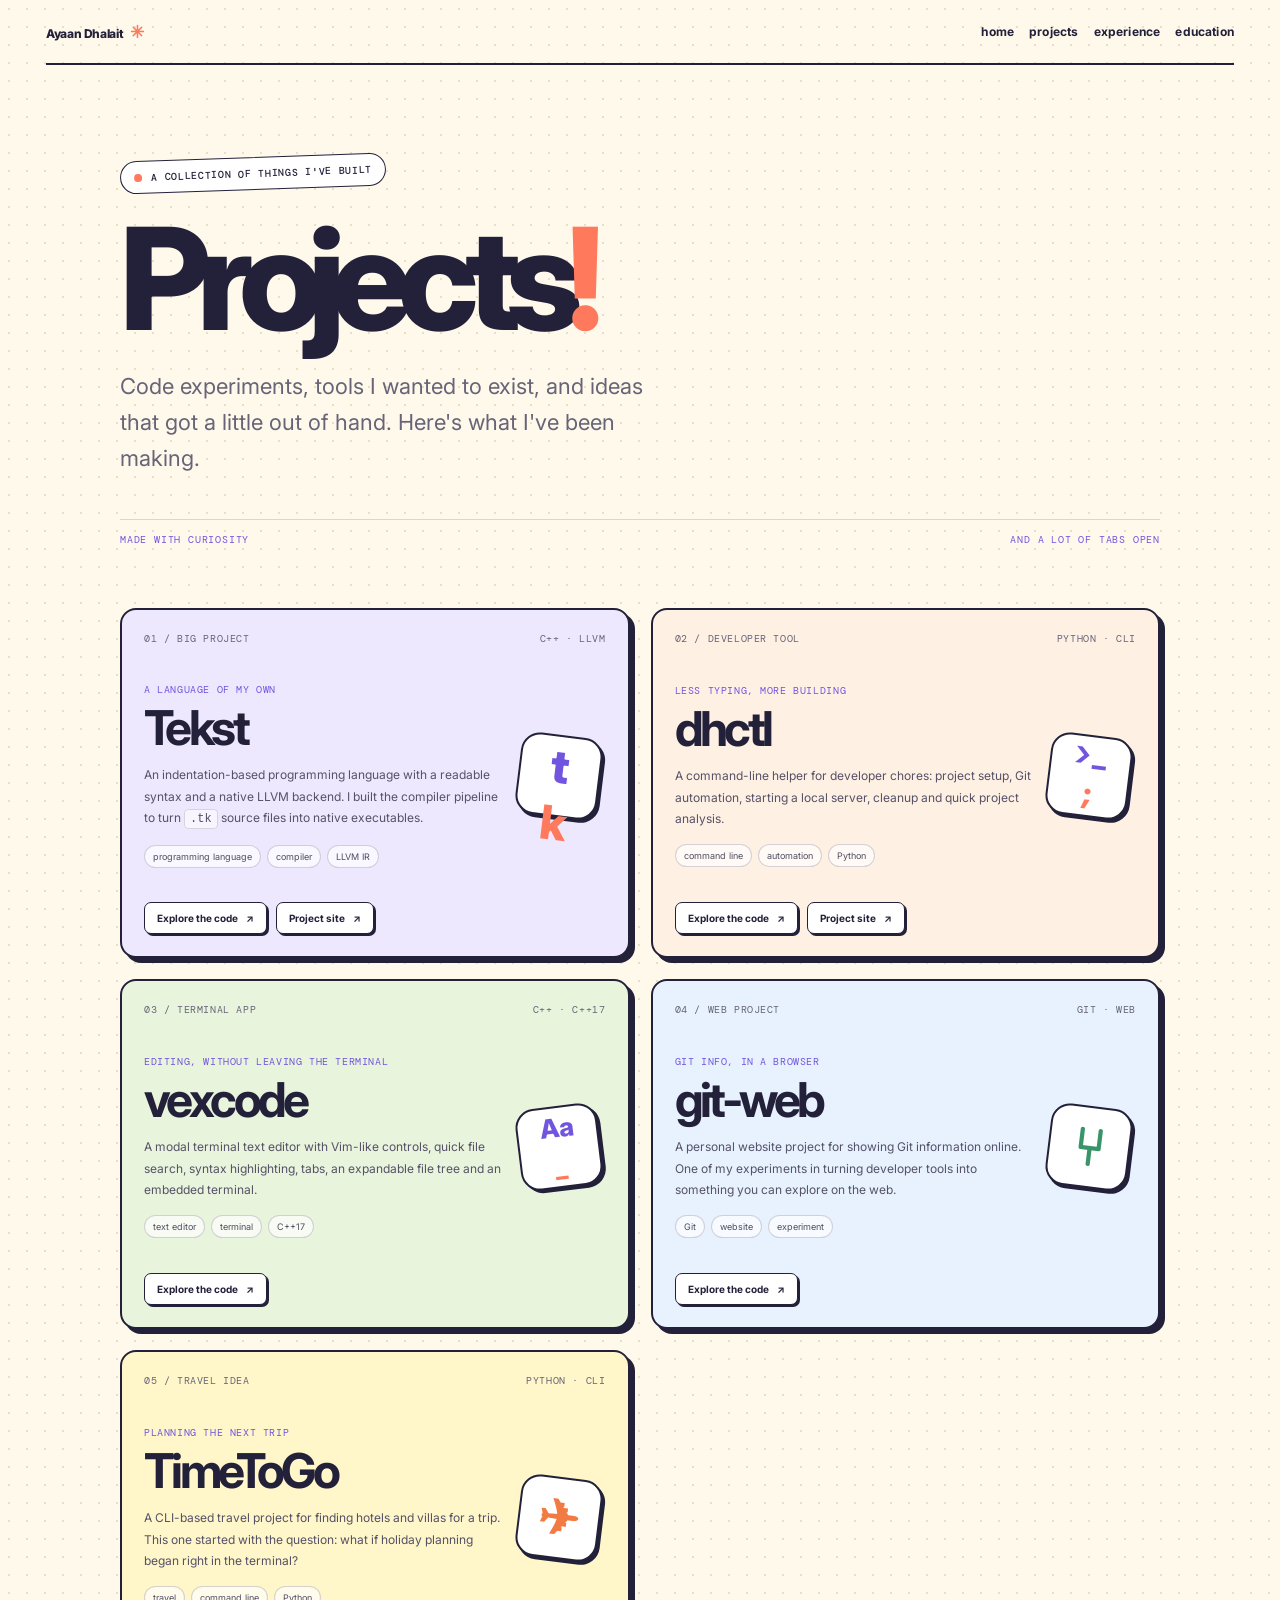
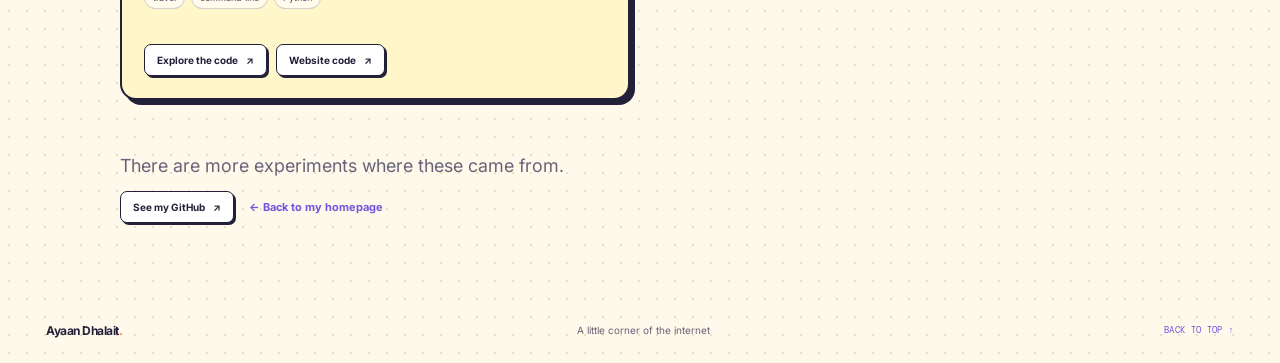
==== commit 6c765acf: "added new version" ====
--- a/projects/index.html
+++ b/projects/index.html
@@ -4,13 +4,14 @@
   <meta charset="UTF-8">
   <meta name="viewport" content="width=device-width, initial-scale=1">
   <meta name="description" content="Ayaan's projects: programming languages, developer tools, terminal apps and experiments.">
-  <title>Projects — Ayaan Dhalait</title>
+  <title>Projects | Ayaan Dhalait</title>
   <link rel="stylesheet" href="../style.css">
+  <link rel="icon" type="image/x-icon" href="/favicon.ico">
   <link rel="stylesheet" href="projects-page.css">
 </head>
 <body>
   <header class="masthead" id="top">
-    <a class="place" href="../index.html">ayaan's corner of the internet <span aria-hidden="true">✳</span></a>
+    <a class="place" href="../index.html">Ayaan Dhalait <span aria-hidden="true">✳</span></a>
     <div class="top-right">
       <nav class="site-nav" aria-label="Main navigation">
         <a href="../index.html">home</a>
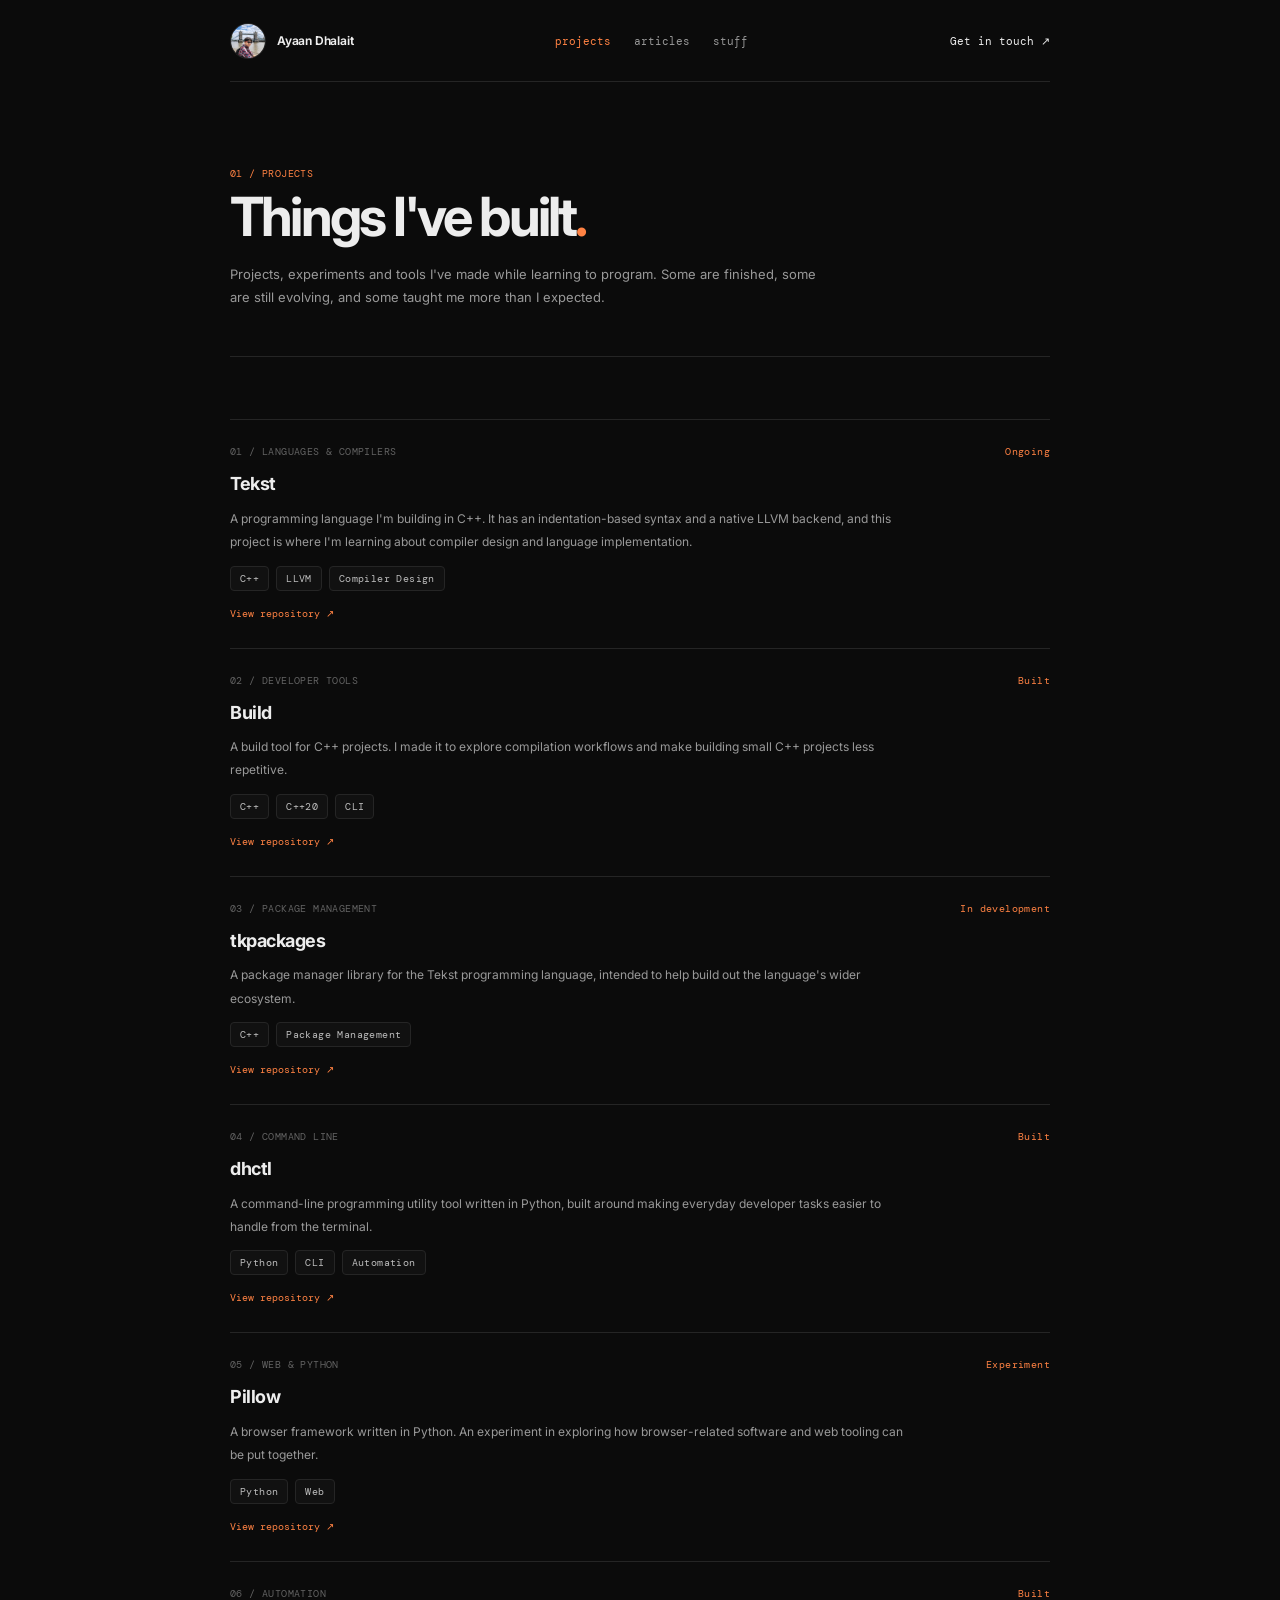
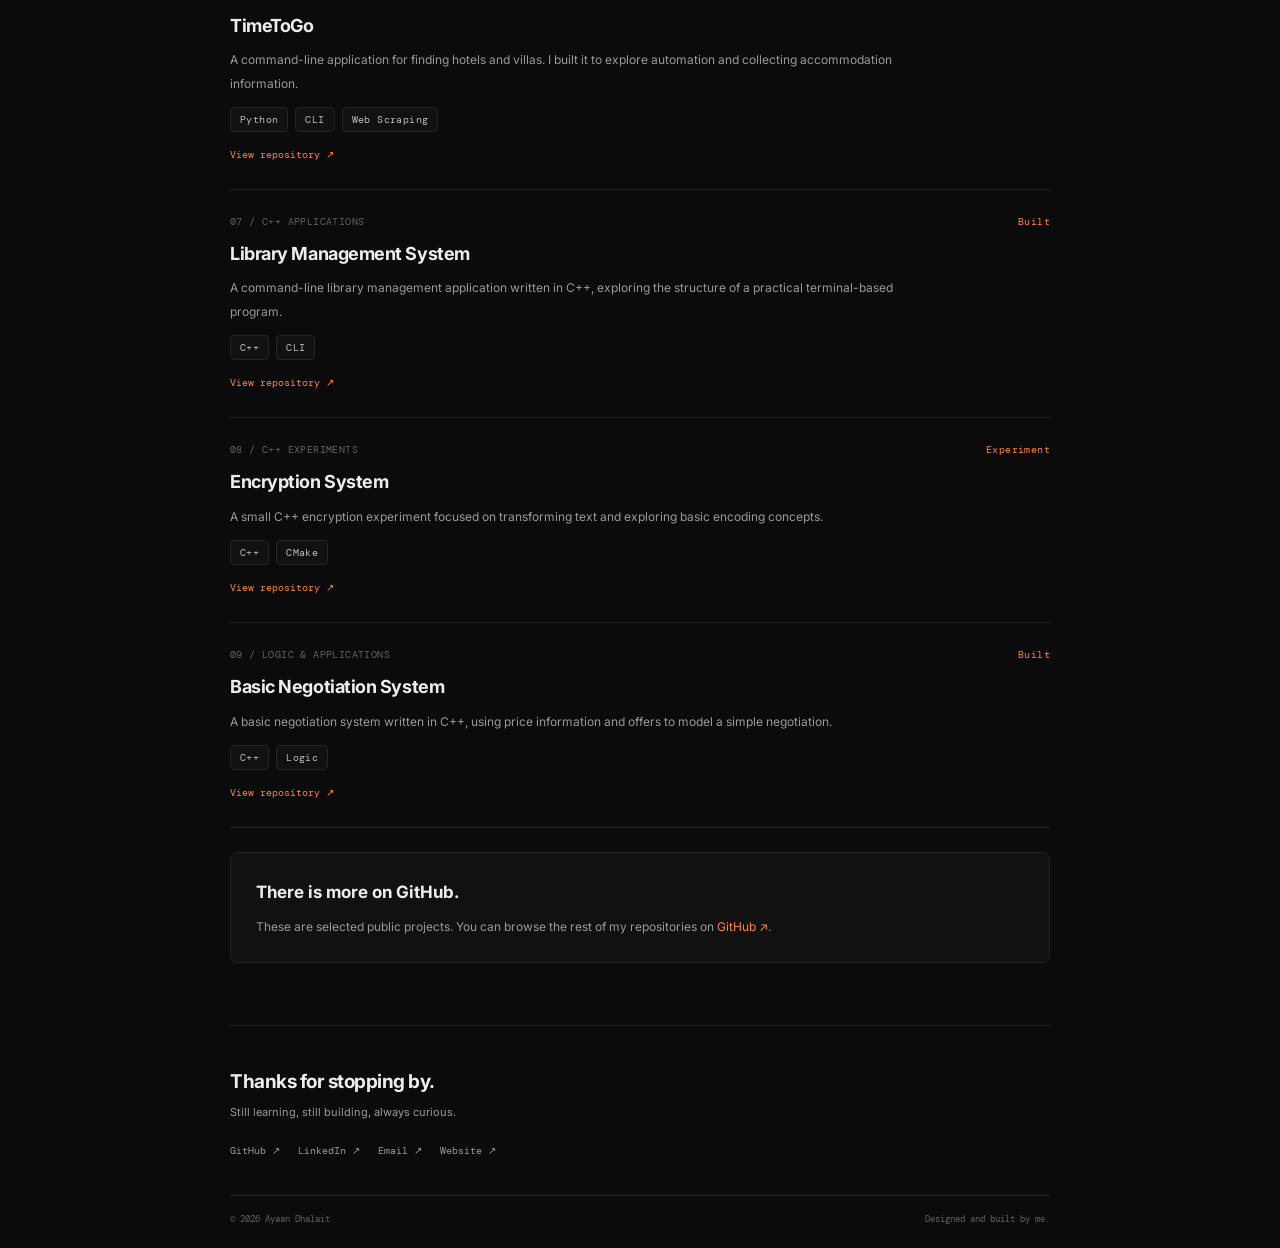
==== commit 8562f477: "Add files via upload" ====
--- a/projects/index.html
+++ b/projects/index.html
@@ -1,127 +1,78 @@
 <!DOCTYPE html>
 <html lang="en">
 <head>
-  <meta charset="UTF-8">
-  <meta name="viewport" content="width=device-width, initial-scale=1">
-  <meta name="description" content="Ayaan's projects: programming languages, developer tools, terminal apps and experiments.">
-  <title>Projects | Ayaan Dhalait</title>
-  <link rel="stylesheet" href="../style.css">
-  <link rel="icon" type="image/x-icon" href="/favicon.ico">
-  <link rel="stylesheet" href="projects-page.css">
+<meta charset="UTF-8">
+<meta name="viewport" content="width=device-width, initial-scale=1.0">
+<meta name="description" content="Selected programming projects by Ayaan Dhalait.">
+<meta name="theme-color" content="#0b0b0b">
+<title>Projects | Ayaan Dhalait</title>
+<link rel="icon" type="image/png" href="../ayaan.png">
+<link rel="stylesheet" href="../styles.css">
+<link rel="preconnect" href="https://fonts.googleapis.com">
+<link rel="preconnect" href="https://fonts.gstatic.com" crossorigin>
+<link href="https://fonts.googleapis.com/css2?family=DM+Mono:wght@400;500&family=Inter:wght@400;500;600;700;800&display=swap" rel="stylesheet">
 </head>
-<body>
-  <header class="masthead" id="top">
-    <a class="place" href="../index.html">Ayaan Dhalait <span aria-hidden="true">✳</span></a>
-    <div class="top-right">
-      <nav class="site-nav" aria-label="Main navigation">
-        <a href="../index.html">home</a>
-        <a href="#projects">projects</a>
-        <a href="../index.html#experience">experience</a>
-        <a href="../index.html#education">education</a>
-      </nav>
-    </div>
-  </header>
-
-  <main class="projects-page">
-    <section class="projects-intro">
-      <p class="hero-kicker"><span class="blue-mark"></span> A COLLECTION OF THINGS I'VE BUILT</p>
-      <h1>Projects<span>!</span></h1>
-      <p class="projects-lede">Code experiments, tools I wanted to exist, and ideas that got a little out of hand. Here's what I've been making.</p>
-      <div class="projects-meta"><span>MADE WITH CURIOSITY</span><span>AND A LOT OF TABS OPEN</span></div>
-    </section>
-
-    <section class="projects-list" id="projects" aria-label="Project list">
-      <article class="portfolio-project project-purple">
-        <div class="portfolio-project-top"><span>01 / BIG PROJECT</span><span>C++ · LLVM</span></div>
-        <div class="portfolio-project-content">
-          <div>
-            <p class="project-kicker">A language of my own</p>
-            <h2>Tekst</h2>
-            <p>An indentation-based programming language with a readable syntax and a native LLVM backend. I built the compiler pipeline to turn <code>.tk</code> source files into native executables.</p>
-            <div class="project-tags"><span>programming language</span><span>compiler</span><span>LLVM IR</span></div>
-          </div>
-          <div class="project-doodle" aria-hidden="true">t<span>k</span></div>
-        </div>
-        <div class="project-actions">
-          <a href="https://github.com/ayaandh/Tekst" target="_blank" rel="noreferrer">Explore the code <span aria-hidden="true">↗</span></a>
-          <a href="https://tekst.ayaan.is-a.dev" target="_blank" rel="noreferrer">Project site <span aria-hidden="true">↗</span></a>
-        </div>
-      </article>
-
-      <article class="portfolio-project project-orange">
-        <div class="portfolio-project-top"><span>02 / DEVELOPER TOOL</span><span>PYTHON · CLI</span></div>
-        <div class="portfolio-project-content">
-          <div>
-            <p class="project-kicker">Less typing, more building</p>
-            <h2>dhctl</h2>
-            <p>A command-line helper for developer chores: project setup, Git automation, starting a local server, cleanup and quick project analysis.</p>
-            <div class="project-tags"><span>command line</span><span>automation</span><span>Python</span></div>
-          </div>
-          <div class="project-doodle terminal-doodle" aria-hidden="true">&gt;_<span>;</span></div>
-        </div>
-        <div class="project-actions">
-          <a href="https://github.com/ayaandh/dhctl-source-code" target="_blank" rel="noreferrer">Explore the code <span aria-hidden="true">↗</span></a>
-          <a href="https://ayaandhalait.github.io/dhctl" target="_blank" rel="noreferrer">Project site <span aria-hidden="true">↗</span></a>
-        </div>
-      </article>
-
-      <article class="portfolio-project project-green">
-        <div class="portfolio-project-top"><span>03 / TERMINAL APP</span><span>C++ · C++17</span></div>
-        <div class="portfolio-project-content">
-          <div>
-            <p class="project-kicker">Editing, without leaving the terminal</p>
-            <h2>vexcode</h2>
-            <p>A modal terminal text editor with Vim-like controls, quick file search, syntax highlighting, tabs, an expandable file tree and an embedded terminal.</p>
-            <div class="project-tags"><span>text editor</span><span>terminal</span><span>C++17</span></div>
-          </div>
-          <div class="project-doodle editor-doodle" aria-hidden="true">Aa<span>_</span></div>
-        </div>
-        <div class="project-actions">
-          <a href="https://github.com/ayaandh/vexcode" target="_blank" rel="noreferrer">Explore the code <span aria-hidden="true">↗</span></a>
-        </div>
-      </article>
-
-      <article class="portfolio-project project-blue">
-        <div class="portfolio-project-top"><span>04 / WEB PROJECT</span><span>GIT · WEB</span></div>
-        <div class="portfolio-project-content">
-          <div>
-            <p class="project-kicker">Git info, in a browser</p>
-            <h2>git-web</h2>
-            <p>A personal website project for showing Git information online. One of my experiments in turning developer tools into something you can explore on the web.</p>
-            <div class="project-tags"><span>Git</span><span>website</span><span>experiment</span></div>
-          </div>
-          <div class="project-doodle git-doodle" aria-hidden="true">⑂</div>
-        </div>
-        <div class="project-actions">
-          <a href="https://github.com/ayaandh/git-web" target="_blank" rel="noreferrer">Explore the code <span aria-hidden="true">↗</span></a>
-        </div>
-      </article>
-
-      <article class="portfolio-project project-yellow">
-        <div class="portfolio-project-top"><span>05 / TRAVEL IDEA</span><span>PYTHON · CLI</span></div>
-        <div class="portfolio-project-content">
-          <div>
-            <p class="project-kicker">Planning the next trip</p>
-            <h2>TimeToGo</h2>
-            <p>A CLI-based travel project for finding hotels and villas for a trip. This one started with the question: what if holiday planning began right in the terminal?</p>
-            <div class="project-tags"><span>travel</span><span>command line</span><span>Python</span></div>
-          </div>
-          <div class="project-doodle travel-doodle" aria-hidden="true">✈</div>
-        </div>
-        <div class="project-actions">
-          <a href="https://github.com/ayaandh/TimeToGo" target="_blank" rel="noreferrer">Explore the code <span aria-hidden="true">↗</span></a>
-          <a href="https://github.com/ayaandh/timetogo-web" target="_blank" rel="noreferrer">Website code <span aria-hidden="true">↗</span></a>
-        </div>
-      </article>
-    </section>
-
-    <section class="projects-outro">
-      <p>There are more experiments where these came from.</p>
-      <a href="https://github.com/ayaandh" target="_blank" rel="noreferrer">See my GitHub <span aria-hidden="true">↗</span></a>
-      <a class="back-home" href="../index.html">← Back to my homepage</a>
-    </section>
-  </main>
-
-  <footer><a class="footer-name" href="../index.html">Ayaan Dhalait<span>.</span></a><span>A little corner of the internet</span><a href="#top">BACK TO TOP ↑</a></footer>
-</body>
-</html>
+<body><div class="container"><nav class="navbar">
+<a class="brand" href="../index.html"><img src="../ayaan.png" alt="Ayaan"><span>Ayaan Dhalait</span></a>
+<div class="nav-links"><a class="active" href="../projects/">projects</a><a class="" href="../articles/">articles</a><a class="" href="../stuff/">stuff</a></div>
+<a class="contact-link" href="/contact/">Get in touch ↗</a>
+</nav><main>
+<header class="page-hero"><span class="section-number">01 / PROJECTS</span><h1>Things I've built<span class="accent">.</span></h1><p>Projects, experiments and tools I've made while learning to program. Some are finished, some are still evolving, and some taught me more than I expected.</p></header>
+<section class="section"><div class="project-list"><article class="project">
+<div class="project-top"><span class="meta">01 / LANGUAGES & COMPILERS</span><span class="status">Ongoing</span></div>
+<h3>Tekst</h3><p>A programming language I'm building in C++. It has an indentation-based syntax and a native LLVM backend, and this project is where I'm learning about compiler design and language implementation.</p>
+<div class="tags"><span class="tag">C++</span><span class="tag">LLVM</span><span class="tag">Compiler Design</span></div>
+<div class="project-links"><a href="https://github.com/ayaandh/Tekst" target="_blank" rel="noopener">View repository ↗</a></div>
+</article><article class="project">
+<div class="project-top"><span class="meta">02 / DEVELOPER TOOLS</span><span class="status">Built</span></div>
+<h3>Build</h3><p>A build tool for C++ projects. I made it to explore compilation workflows and make building small C++ projects less repetitive.</p>
+<div class="tags"><span class="tag">C++</span><span class="tag">C++20</span><span class="tag">CLI</span></div>
+<div class="project-links"><a href="https://github.com/ayaandh/Build" target="_blank" rel="noopener">View repository ↗</a></div>
+</article><article class="project">
+<div class="project-top"><span class="meta">03 / PACKAGE MANAGEMENT</span><span class="status">In development</span></div>
+<h3>tkpackages</h3><p>A package manager library for the Tekst programming language, intended to help build out the language's wider ecosystem.</p>
+<div class="tags"><span class="tag">C++</span><span class="tag">Package Management</span></div>
+<div class="project-links"><a href="https://github.com/ayaandh/tkpackages" target="_blank" rel="noopener">View repository ↗</a></div>
+</article><article class="project">
+<div class="project-top"><span class="meta">04 / COMMAND LINE</span><span class="status">Built</span></div>
+<h3>dhctl</h3><p>A command-line programming utility tool written in Python, built around making everyday developer tasks easier to handle from the terminal.</p>
+<div class="tags"><span class="tag">Python</span><span class="tag">CLI</span><span class="tag">Automation</span></div>
+<div class="project-links"><a href="https://github.com/ayaandh/dhctl" target="_blank" rel="noopener">View repository ↗</a></div>
+</article><article class="project">
+<div class="project-top"><span class="meta">05 / WEB & PYTHON</span><span class="status">Experiment</span></div>
+<h3>Pillow</h3><p>A browser framework written in Python. An experiment in exploring how browser-related software and web tooling can be put together.</p>
+<div class="tags"><span class="tag">Python</span><span class="tag">Web</span></div>
+<div class="project-links"><a href="https://github.com/ayaandh/Pillow" target="_blank" rel="noopener">View repository ↗</a></div>
+</article><article class="project">
+<div class="project-top"><span class="meta">06 / AUTOMATION</span><span class="status">Built</span></div>
+<h3>TimeToGo</h3><p>A command-line application for finding hotels and villas. I built it to explore automation and collecting accommodation information.</p>
+<div class="tags"><span class="tag">Python</span><span class="tag">CLI</span><span class="tag">Web Scraping</span></div>
+<div class="project-links"><a href="https://github.com/ayaandh/TimeToGo" target="_blank" rel="noopener">View repository ↗</a></div>
+</article><article class="project">
+<div class="project-top"><span class="meta">07 / C++ APPLICATIONS</span><span class="status">Built</span></div>
+<h3>Library Management System</h3><p>A command-line library management application written in C++, exploring the structure of a practical terminal-based program.</p>
+<div class="tags"><span class="tag">C++</span><span class="tag">CLI</span></div>
+<div class="project-links"><a href="https://github.com/ayaandh/Library-Mangement-System" target="_blank" rel="noopener">View repository ↗</a></div>
+</article><article class="project">
+<div class="project-top"><span class="meta">08 / C++ EXPERIMENTS</span><span class="status">Experiment</span></div>
+<h3>Encryption System</h3><p>A small C++ encryption experiment focused on transforming text and exploring basic encoding concepts.</p>
+<div class="tags"><span class="tag">C++</span><span class="tag">CMake</span></div>
+<div class="project-links"><a href="https://github.com/ayaandh/EncryptionSystem" target="_blank" rel="noopener">View repository ↗</a></div>
+</article><article class="project">
+<div class="project-top"><span class="meta">09 / LOGIC & APPLICATIONS</span><span class="status">Built</span></div>
+<h3>Basic Negotiation System</h3><p>A basic negotiation system written in C++, using price information and offers to model a simple negotiation.</p>
+<div class="tags"><span class="tag">C++</span><span class="tag">Logic</span></div>
+<div class="project-links"><a href="https://github.com/ayaandh/Basic-Negotiation-System" target="_blank" rel="noopener">View repository ↗</a></div>
+</article></div><div class="note-box"><h3>There is more on GitHub.</h3><p>These are selected public projects. You can browse the rest of my repositories on <a class="inline-link" href="https://github.com/ayaandh" target="_blank" rel="noopener">GitHub ↗</a>.</p></div></section>
+</main><footer>
+<h2>Thanks for stopping by.</h2>
+<p>Still learning, still building, always curious.</p>
+<div class="footer-links">
+<a href="https://github.com/ayaandh" target="_blank" rel="noopener">GitHub ↗</a>
+<a href="https://www.linkedin.com/in/ayaan-dhalait/" target="_blank" rel="noopener">LinkedIn ↗</a>
+<a href="mailto:ayaan@ayaan.is-a.dev">Email ↗</a>
+<a href="https://ayaan.is-a.dev" target="_blank" rel="noopener">Website ↗</a>
+</div>
+<div class="footer-bottom"><span>© 2026 Ayaan Dhalait</span><span>Designed and built by me.</span></div>
+</footer></div></body>
+</html>
--- a/styles.css
+++ b/styles.css
@@ -0,0 +1,291 @@
+:root {
+    color-scheme: dark;
+    --bg: #0b0b0b;
+    --panel: #111111;
+    --panel-hover: #171717;
+    --text: #ededed;
+    --muted: #999999;
+    --faint: #626262;
+    --line: #252525;
+    --accent: #ff8243;
+    --font: "Inter", sans-serif;
+    --mono: "DM Mono", monospace;
+}
+* { box-sizing: border-box; margin: 0; padding: 0; }
+html { scroll-behavior: smooth; }
+body {
+    background: var(--bg);
+    color: var(--text);
+    font-family: var(--font);
+    line-height: 1.75;
+    -webkit-font-smoothing: antialiased;
+}
+a { color: inherit; text-decoration: none; }
+a:focus-visible { outline: 2px solid var(--accent); outline-offset: 4px; }
+::selection { background: var(--accent); color: #111; }
+.container { width: min(100% - 44px, 820px); margin: 0 auto; }
+.navbar {
+    min-height: 82px;
+    display: flex;
+    align-items: center;
+    justify-content: space-between;
+    gap: 22px;
+    border-bottom: 1px solid var(--line);
+}
+.brand { display: inline-flex; align-items: center; gap: 11px; flex-shrink: 0; }
+.brand img { width: 36px; height: 36px; object-fit: cover; border-radius: 50%; border: 1px solid var(--line); }
+.brand span { font-size: 12px; font-weight: 650; letter-spacing: -.2px; }
+.nav-links { display: flex; align-items: center; gap: 23px; }
+.nav-links a, .contact-link {
+    color: var(--muted);
+    font: 11px var(--mono);
+    transition: color .2s ease;
+}
+.nav-links a:hover, .nav-links a.active, .contact-link:hover { color: var(--accent); }
+.contact-link { color: var(--text); }
+.hero { padding: 105px 0 92px; }
+.eyebrow, .section-number, .meta, .tag, .status, .date {
+    font: 10px var(--mono);
+    letter-spacing: .04em;
+}
+.eyebrow {
+    display: inline-flex;
+    align-items: center;
+    gap: 9px;
+    border: 1px solid var(--line);
+    border-radius: 99px;
+    padding: 7px 12px;
+    color: var(--muted);
+    margin-bottom: 28px;
+}
+.dot { width: 7px; height: 7px; border-radius: 50%; background: #83b78b; box-shadow: 0 0 9px #83b78b66; }
+.hero h1 { font-size: clamp(44px, 8vw, 72px); line-height: 1.12; letter-spacing: -4px; font-weight: 750; }
+.accent { color: var(--accent); }
+.hero h2 { max-width: 650px; margin-top: 19px; color: #c5c5c5; font-size: clamp(19px, 3vw, 25px); line-height: 1.5; font-weight: 500; letter-spacing: -.7px; }
+.lead { max-width: 620px; margin-top: 20px; color: var(--muted); font-size: 13px; line-height: 2; }
+.actions { display: flex; flex-wrap: wrap; gap: 11px; margin-top: 29px; }
+.button { display: inline-flex; align-items: center; justify-content: center; padding: 10px 15px; border: 1px solid var(--line); border-radius: 5px; font-size: 11px; font-weight: 650; transition: .2s ease; }
+.button.primary { background: var(--text); border-color: var(--text); color: #0b0b0b; }
+.button.primary:hover { background: var(--accent); border-color: var(--accent); transform: translateY(-2px); }
+.button.secondary:hover { border-color: var(--accent); color: var(--accent); }
+.socials { display: flex; flex-wrap: wrap; gap: 12px; margin-top: 29px; color: var(--faint); font: 10px var(--mono); }
+.socials a:hover { color: var(--accent); }
+.section { padding: 62px 0; border-top: 1px solid var(--line); }
+.section-heading { display: flex; align-items: center; gap: 14px; margin-bottom: 28px; }
+.section-number { color: var(--accent); }
+.section-heading h2, .section-heading h3 { font-size: 22px; letter-spacing: -.8px; font-weight: 650; }
+.section-intro { margin: -12px 0 25px; max-width: 650px; color: var(--muted); font-size: 12px; }
+.copy { max-width: 710px; color: var(--muted); font-size: 13px; line-height: 2.05; }
+.copy p + p { margin-top: 16px; }
+.copy .large { color: var(--text); font-size: 18px; line-height: 1.7; }
+.stack { margin-top: 28px; }
+.stack-label { color: var(--faint); font: 10px var(--mono); text-transform: uppercase; letter-spacing: .08em; }
+.tags { display: flex; flex-wrap: wrap; gap: 7px; margin-top: 12px; }
+.tag { display: inline-flex; padding: 5px 9px; color: #bdbdbd; background: var(--panel); border: 1px solid var(--line); border-radius: 4px; }
+.project-list { border-top: 1px solid var(--line); }
+.project {
+    padding: 25px 0 28px;
+    border-bottom: 1px solid var(--line);
+    transition: padding-left .2s ease;
+}
+.project:hover { padding-left: 7px; }
+.project-top { display: flex; justify-content: space-between; gap: 12px; margin-bottom: 10px; }
+.meta { color: var(--faint); }
+.status { color: var(--accent); text-align: right; }
+.project h3 { margin-bottom: 7px; font-size: 18px; letter-spacing: -.45px; }
+.project p { max-width: 680px; color: var(--muted); font-size: 12px; line-height: 1.95; }
+.project-links { display: flex; flex-wrap: wrap; gap: 17px; margin-top: 16px; }
+.project-links a, .text-link { color: var(--accent); font: 10px var(--mono); }
+.project-links a:hover, .text-link:hover { opacity: .7; }
+.timeline { display: grid; gap: 0; }
+.timeline-item { display: grid; grid-template-columns: 145px 1fr; gap: 20px; padding: 22px 0; border-bottom: 1px solid var(--line); }
+.date { color: var(--faint); padding-top: 4px; }
+.timeline-item h3 { font-size: 14px; margin-bottom: 5px; }
+.timeline-item p { color: var(--muted); font-size: 12px; line-height: 1.9; }
+.card-grid { display: grid; grid-template-columns: repeat(2, minmax(0, 1fr)); gap: 12px; }
+.card { padding: 21px; border: 1px solid var(--line); border-radius: 6px; background: var(--panel); transition: background .2s, border-color .2s; }
+.card:hover { background: var(--panel-hover); border-color: #3b302a; }
+.card .meta { display: block; margin-bottom: 13px; }
+.card h3 { font-size: 15px; margin-bottom: 7px; }
+.card p { color: var(--muted); font-size: 11px; line-height: 1.9; }
+.card .text-link { display: inline-block; margin-top: 15px; }
+.profile-row { display: grid; grid-template-columns: minmax(0, 1fr) 180px; gap: 30px; align-items: center; }
+.profile-row > div { min-width: 0; }
+.profile-photo { width: 180px; height: 180px; object-fit: cover; border-radius: 10px; border: 1px solid var(--line); }
+.hero h1 { max-width: 100%; overflow-wrap: normal; }
+.language-table { width: 100%; border-collapse: collapse; border: 1px solid var(--line); border-radius: 8px; overflow: hidden; }
+.language-table th, .language-table td { padding: 13px 16px; text-align: left; border-bottom: 1px solid var(--line); font-size: 12px; }
+.language-table th { color: var(--faint); font: 10px var(--mono); text-transform: uppercase; letter-spacing: .06em; background: #101010; }
+.language-table tr:last-child td { border-bottom: 0; }
+.language-name { display: flex; align-items: center; gap: 12px; font-weight: 600; }
+.language-name img { width: 25px; height: 25px; object-fit: contain; }
+.language-table td:last-child { color: var(--muted); }
+.skills-grid { display: grid; grid-template-columns: repeat(2, minmax(0,1fr)); gap: 12px; }
+.skill-card { padding: 20px; border: 1px solid var(--line); border-radius: 7px; background: var(--panel); }
+.skill-card h3 { font-size: 14px; margin-bottom: 12px; }
+.skill-card .tags { margin-top: 0; }
+
+.note-box { margin-top: 24px; padding: 25px; background: var(--panel); border: 1px solid var(--line); border-radius: 7px; }
+.note-box h3 { font-size: 17px; margin-bottom: 8px; }
+.note-box p { color: var(--muted); font-size: 12px; }
+footer { padding: 39px 0 23px; border-top: 1px solid var(--line); }
+footer h2 { font-size: 19px; letter-spacing: -.5px; }
+footer p { margin-top: 5px; color: var(--muted); font-size: 11px; }
+.footer-links { display: flex; flex-wrap: wrap; gap: 18px; margin-top: 22px; }
+.footer-links a { color: var(--muted); font: 10px var(--mono); }
+.footer-links a:hover { color: var(--accent); }
+.footer-bottom { display: flex; justify-content: space-between; gap: 12px; margin-top: 38px; padding-top: 17px; border-top: 1px solid var(--line); color: var(--faint); font: 9px var(--mono); }
+.page-hero { padding: 75px 0 48px; }
+.page-hero h1 { font-size: clamp(36px, 7vw, 54px); letter-spacing: -2.8px; line-height: 1.2; }
+.page-hero p { max-width: 600px; margin-top: 13px; color: var(--muted); font-size: 13px; }
+.article-item { display: grid; grid-template-columns: 105px 1fr; gap: 18px; padding: 22px 0; border-bottom: 1px solid var(--line); }
+.article-item h3 { font-size: 15px; margin-bottom: 5px; }
+.article-item p { color: var(--muted); font-size: 11px; }
+.article-item .status { display: inline-block; margin-top: 9px; }
+.inline-link { color: var(--accent); }
+@media (max-width: 650px) {
+    .container { width: min(100% - 34px, 820px); }
+    .navbar { min-height: 70px; }
+    .nav-links { gap: 13px; }
+    .nav-links a { font-size: 9px; }
+    .contact-link { display: none; }
+    .hero { padding: 78px 0 68px; }
+    .hero h1 { letter-spacing: -2.5px; }
+    .section { padding: 48px 0; }
+    .timeline-item { grid-template-columns: 1fr; gap: 7px; }
+    .card-grid { grid-template-columns: 1fr; }
+    .profile-row { grid-template-columns: minmax(0, 1fr) 110px; gap: 15px; }
+    .profile-photo { width: 110px; height: 110px; }
+    .language-table th, .language-table td { padding: 11px 10px; }
+    .skills-grid { grid-template-columns: 1fr; }
+    .article-item { grid-template-columns: 1fr; gap: 5px; }
+    .footer-bottom { flex-direction: column; }
+}
+@media (max-width: 390px) {
+    .profile-row { grid-template-columns: 1fr; }
+    .profile-photo { width: 128px; height: 128px; }
+    .brand span { display: none; }
+    .nav-links { gap: 10px; }
+    .nav-links a { font-size: 8px; }
+}
+@media (prefers-reduced-motion: reduce) {
+    *, *::before, *::after { scroll-behavior: auto !important; transition-duration: .01ms !important; }
+}
+
+.contact-main {
+  width: 100%;
+  max-width: 900px;
+  margin: 0 auto;
+  padding: 115px 0 100px;
+}
+
+.contact-status {
+  display: inline-flex;
+  align-items: center;
+  gap: 10px;
+  padding: 10px 14px;
+  border: 1px solid #262626;
+  border-radius: 30px;
+  font-family: "JetBrains Mono", monospace;
+  font-size: 11px;
+  color: #aaa;
+}
+
+.status-dot {
+  width: 7px;
+  height: 7px;
+  background: #86b991;
+  border-radius: 50%;
+}
+
+.contact-main h1 {
+  font-size: 82px;
+  font-weight: 700;
+  line-height: 1.08;
+  letter-spacing: -5px;
+  margin-top: 38px;
+}
+
+.contact-description {
+  max-width: 650px;
+  margin-top: 28px;
+  color: #999;
+  font-size: 15px;
+  line-height: 1.9;
+}
+
+.contact-details {
+  max-width: 500px;
+  margin-top: 35px;
+}
+
+.contact-email {
+  display: flex;
+  align-items: center;
+  justify-content: space-between;
+  padding: 16px 0;
+  border-bottom: 1px solid #252525;
+  color: #ddd;
+  font-family: "JetBrains Mono", monospace;
+  font-size: 12px;
+}
+
+.contact-email:hover {
+  color: white;
+}
+
+.socials {
+  display: flex;
+  gap: 25px;
+  margin-top: 25px;
+}
+
+.socials a {
+  color: #888;
+  font-family: "JetBrains Mono", monospace;
+  font-size: 11px;
+}
+
+.socials a:hover {
+  color: white;
+}
+
+.contact-bottom {
+  margin-top: 85px;
+  color: #666;
+  font-size: 12px;
+}
+
+@media (max-width: 960px) {
+  .contact-main {
+    padding-left: 25px;
+    padding-right: 25px;
+  }
+}
+
+@media (max-width: 600px) {
+  .contact-main {
+    padding-top: 75px;
+  }
+
+  .contact-main h1 {
+    font-size: 62px;
+    letter-spacing: -3.5px;
+  }
+
+  .contact-description {
+    font-size: 13px;
+  }
+
+  .contact-details {
+    max-width: 100%;
+  }
+
+  .socials {
+    gap: 20px;
+  }
+
+  .contact-bottom {
+    margin-top: 65px;
+  }
+}
